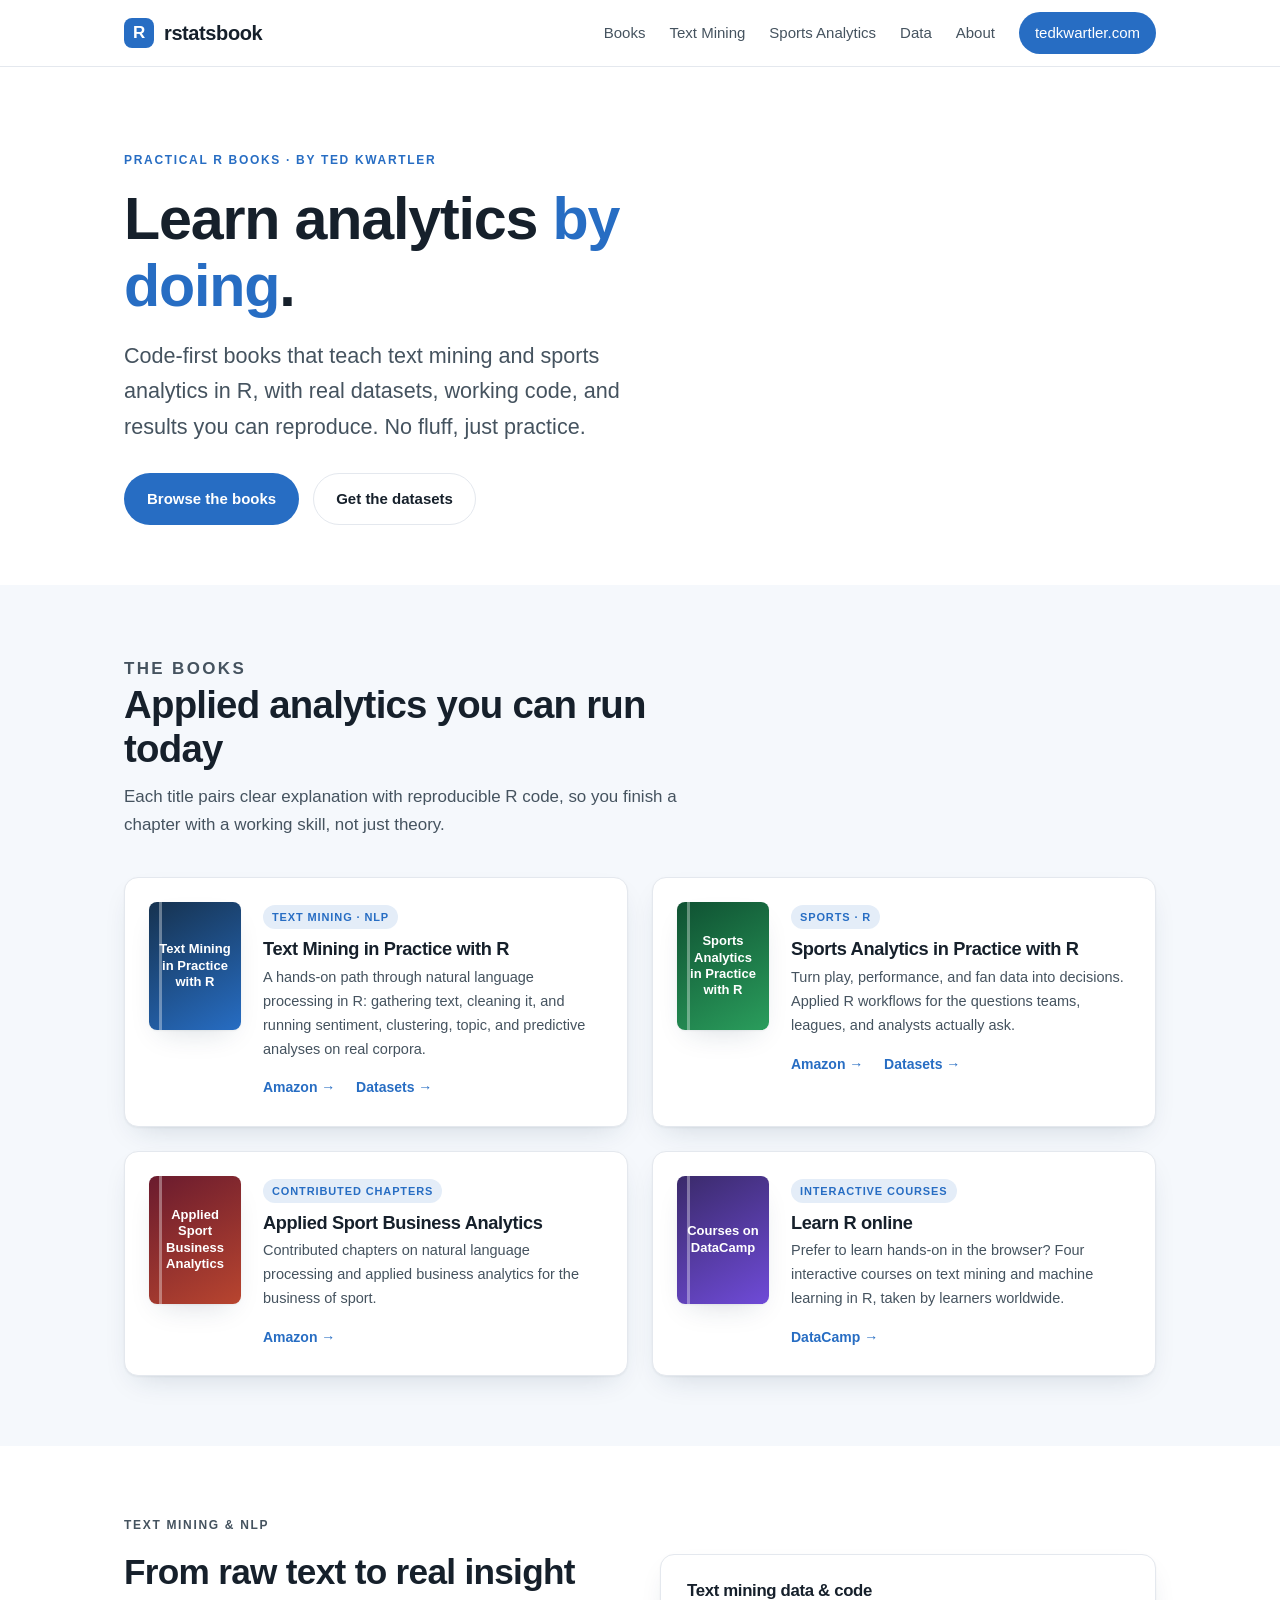
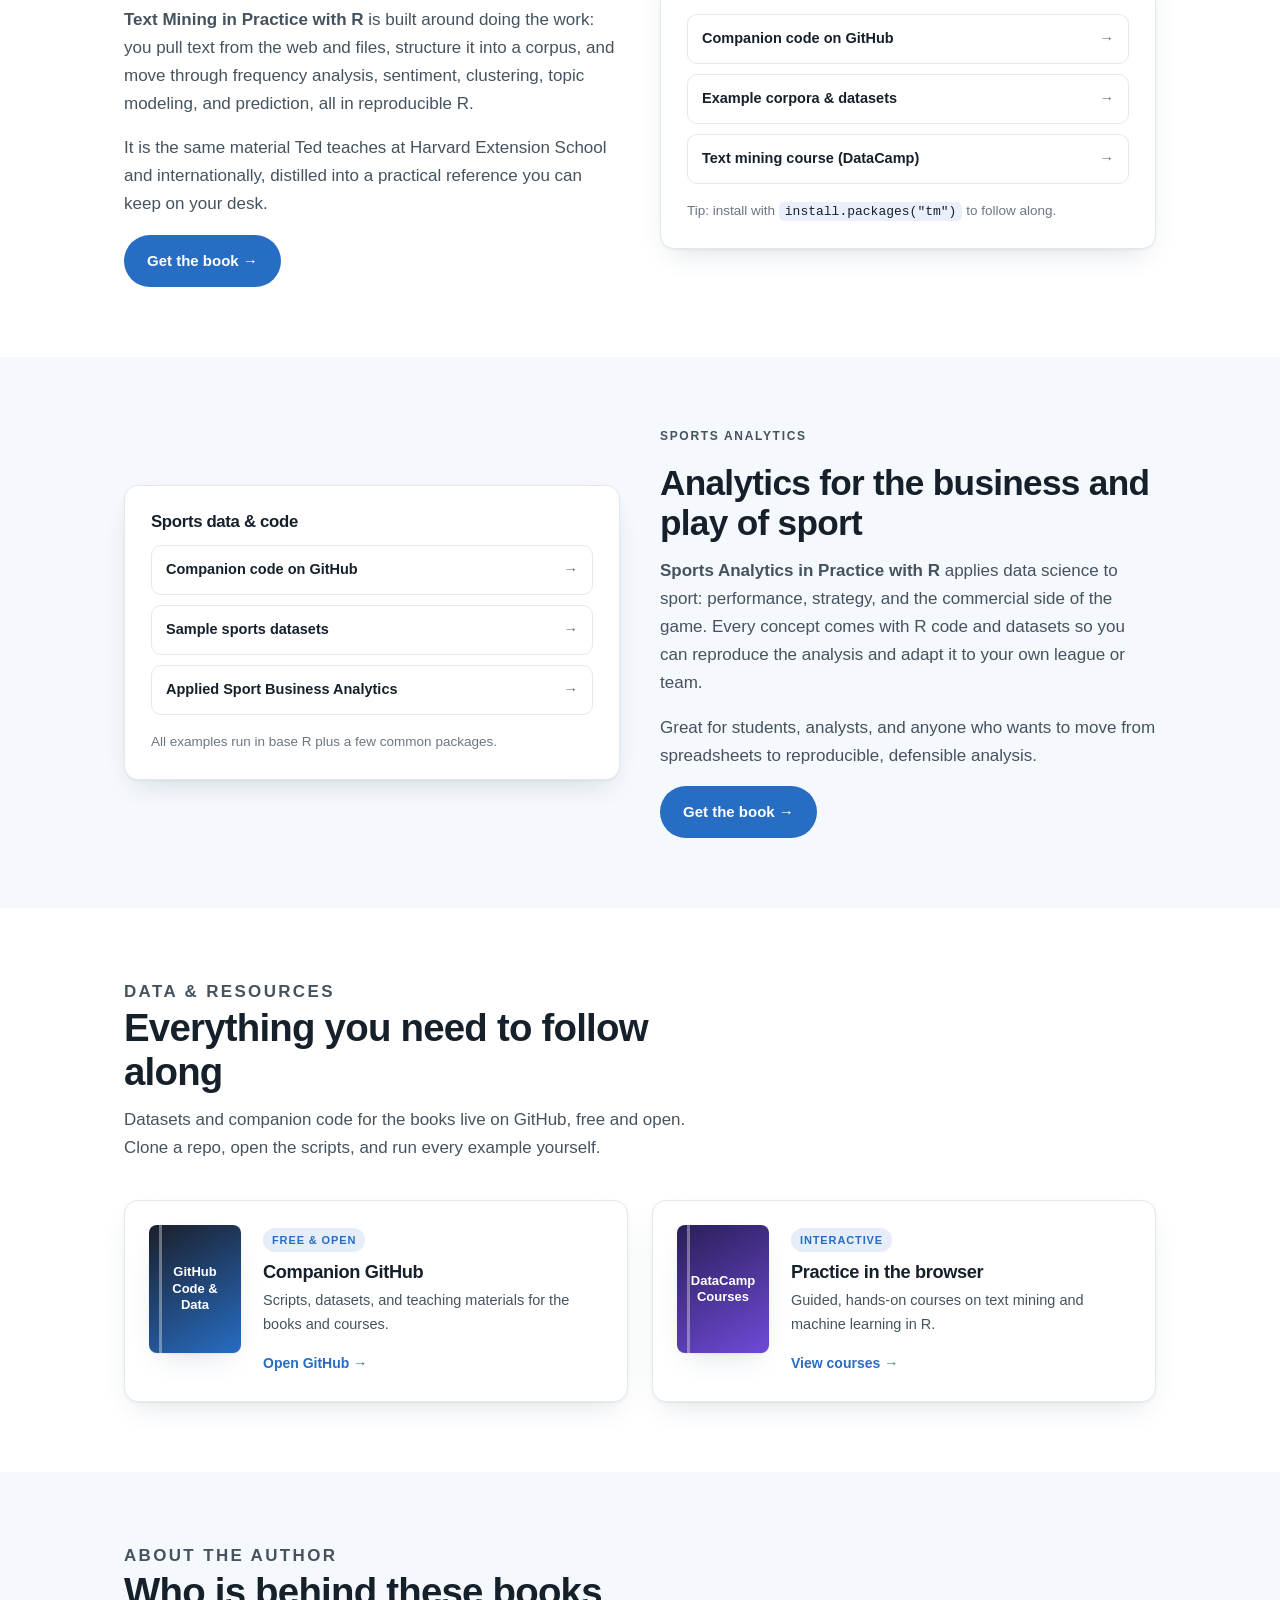
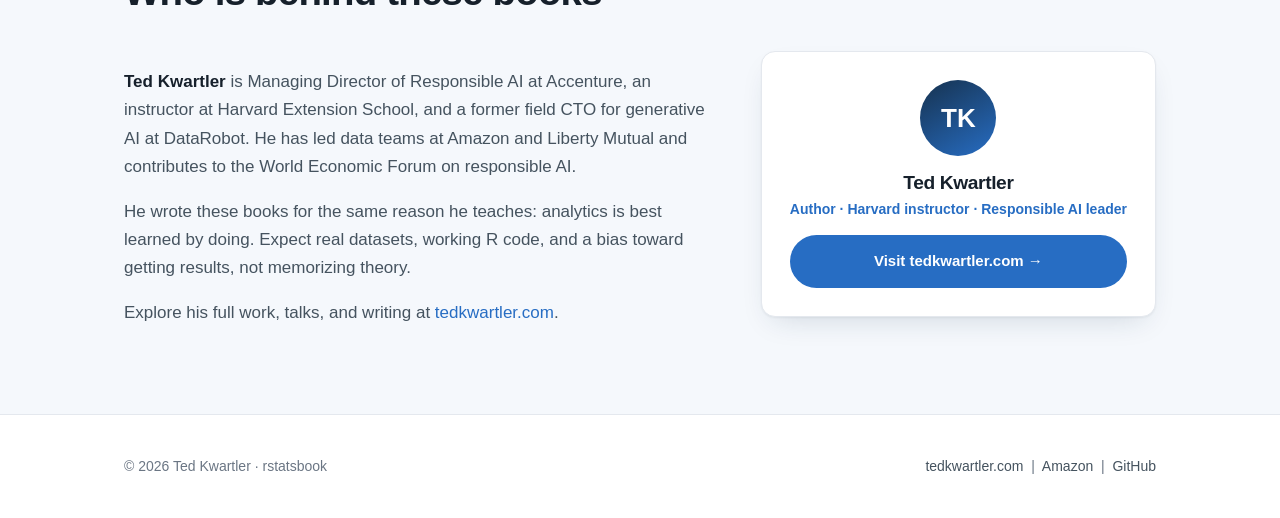
==== index.html @ 5910aaf8 "Rebuild rstatsbook.com: modern, SEO-optimized static site Keeps the Books / Text Mining / Sports / A" ====
<!DOCTYPE html>
<html lang="en">
<head>
<meta charset="utf-8">
<meta name="viewport" content="width=device-width, initial-scale=1">
<title>rstatsbook: Practical R Books by Ted Kwartler | Text Mining &amp; Sports Analytics</title>
<meta name="description" content="Learn analytics by doing. Practical, code-first R books by Ted Kwartler, including Text Mining in Practice with R and Sports Analytics in Practice with R, plus datasets and course resources.">
<meta name="author" content="Ted Kwartler">
<meta name="keywords" content="Text Mining in Practice with R, Sports Analytics in Practice with R, Applied Sport Business Analytics, Ted Kwartler, R programming, text mining, NLP, natural language processing, sports analytics, data science books, R datasets">
<link rel="canonical" href="https://www.rstatsbook.com/">
<meta name="robots" content="index, follow, max-image-preview:large">
<meta name="theme-color" content="#276DC3">

<meta property="og:type" content="website">
<meta property="og:site_name" content="rstatsbook">
<meta property="og:title" content="rstatsbook: Practical R Books by Ted Kwartler">
<meta property="og:description" content="Learn analytics by doing. Code-first R books on text mining and sports analytics, plus datasets and course resources.">
<meta property="og:url" content="https://www.rstatsbook.com/">
<meta property="og:image" content="https://www.rstatsbook.com/assets/og-image.png">

<meta name="twitter:card" content="summary_large_image">
<meta name="twitter:creator" content="@tkwartler">
<meta name="twitter:title" content="rstatsbook: Practical R Books by Ted Kwartler">
<meta name="twitter:description" content="Code-first R books on text mining and sports analytics, plus datasets and course resources.">
<meta name="twitter:image" content="https://www.rstatsbook.com/assets/og-image.png">

<link rel="icon" href="/assets/favicon.svg" type="image/svg+xml">
<link rel="apple-touch-icon" href="/assets/favicon.svg">
<link rel="stylesheet" href="/assets/style.css">

<script type="application/ld+json">
{
  "@context": "https://schema.org",
  "@type": "ItemList",
  "name": "Books and courses by Ted Kwartler",
  "itemListElement": [
    { "@type": "ListItem", "position": 1, "item": {
      "@type": "Book", "name": "Text Mining in Practice with R",
      "author": { "@type": "Person", "name": "Ted Kwartler", "url": "https://tedkwartler.com/" },
      "inLanguage": "en", "about": ["Text Mining", "Natural Language Processing", "R programming"],
      "url": "https://www.amazon.com/Ted-Kwartler/e/B0725KCW27" } },
    { "@type": "ListItem", "position": 2, "item": {
      "@type": "Book", "name": "Sports Analytics in Practice with R",
      "author": { "@type": "Person", "name": "Ted Kwartler", "url": "https://tedkwartler.com/" },
      "inLanguage": "en", "about": ["Sports Analytics", "R programming"],
      "url": "https://www.rstatsbook.com/" } },
    { "@type": "ListItem", "position": 3, "item": {
      "@type": "Book", "name": "Applied Sport Business Analytics",
      "author": { "@type": "Person", "name": "Ted Kwartler" },
      "inLanguage": "en", "about": ["Business Analytics", "Sports", "NLP"],
      "url": "https://www.rstatsbook.com/" } }
  ]
}
</script>
</head>
<body>
<header class="site">
  <div class="wrap nav">
    <a class="brand" href="/"><span class="r">R</span> rstatsbook</a>
    <button class="menu-btn" aria-label="Menu" aria-expanded="false">&#9776;</button>
    <nav class="nav-links" id="menu">
      <a href="#books">Books</a>
      <a href="#nlp">Text Mining</a>
      <a href="#sports">Sports Analytics</a>
      <a href="#data">Data</a>
      <a href="#about">About</a>
      <a class="nav-cta" href="https://tedkwartler.com/">tedkwartler.com</a>
    </nav>
  </div>
</header>

<main>
<!-- HERO -->
<section class="hero" style="background:var(--bg)">
  <div class="wrap">
    <p class="eyebrow">Practical R books &middot; by Ted Kwartler</p>
    <h1>Learn analytics <span class="accent">by doing</span>.</h1>
    <p class="lead">Code-first books that teach text mining and sports analytics in R, with real datasets, working code, and results you can reproduce. No fluff, just practice.</p>
    <div class="btn-row">
      <a class="btn btn-primary" href="#books">Browse the books</a>
      <a class="btn btn-ghost" href="#data">Get the datasets</a>
    </div>
  </div>
</section>

<!-- BOOKS -->
<section id="books">
  <div class="wrap">
    <div class="section-head">
      <p class="eyebrow">The books</p>
      <h2>Applied analytics you can run today</h2>
      <p>Each title pairs clear explanation with reproducible R code, so you finish a chapter with a working skill, not just theory.</p>
    </div>
    <div class="books">
      <article class="book">
        <div class="cover c1">Text Mining in Practice with R</div>
        <div>
          <span class="tag">Text Mining &middot; NLP</span>
          <h3>Text Mining in Practice with R</h3>
          <p>A hands-on path through natural language processing in R: gathering text, cleaning it, and running sentiment, clustering, topic, and predictive analyses on real corpora.</p>
          <div class="links">
            <a href="https://www.amazon.com/Ted-Kwartler/e/B0725KCW27">Amazon &rarr;</a>
            <a href="#nlp">Datasets &rarr;</a>
          </div>
        </div>
      </article>
      <article class="book">
        <div class="cover c2">Sports Analytics in Practice with R</div>
        <div>
          <span class="tag">Sports &middot; R</span>
          <h3>Sports Analytics in Practice with R</h3>
          <p>Turn play, performance, and fan data into decisions. Applied R workflows for the questions teams, leagues, and analysts actually ask.</p>
          <div class="links">
            <a href="https://www.amazon.com/Ted-Kwartler/e/B0725KCW27">Amazon &rarr;</a>
            <a href="#sports">Datasets &rarr;</a>
          </div>
        </div>
      </article>
      <article class="book">
        <div class="cover c3">Applied Sport Business Analytics</div>
        <div>
          <span class="tag">Contributed chapters</span>
          <h3>Applied Sport Business Analytics</h3>
          <p>Contributed chapters on natural language processing and applied business analytics for the business of sport.</p>
          <div class="links">
            <a href="https://www.amazon.com/Ted-Kwartler/e/B0725KCW27">Amazon &rarr;</a>
          </div>
        </div>
      </article>
      <article class="book">
        <div class="cover c4">Courses on DataCamp</div>
        <div>
          <span class="tag">Interactive courses</span>
          <h3>Learn R online</h3>
          <p>Prefer to learn hands-on in the browser? Four interactive courses on text mining and machine learning in R, taken by learners worldwide.</p>
          <div class="links">
            <a href="https://www.datacamp.com/instructors/ehk116">DataCamp &rarr;</a>
          </div>
        </div>
      </article>
    </div>
  </div>
</section>

<!-- NLP / TEXT MINING -->
<section id="nlp">
  <div class="wrap">
    <div class="topic">
      <div class="txt">
        <p class="eyebrow">Text Mining &amp; NLP</p>
        <h2>From raw text to real insight</h2>
        <p><strong>Text Mining in Practice with R</strong> is built around doing the work: you pull text from the web and files, structure it into a corpus, and move through frequency analysis, sentiment, clustering, topic modeling, and prediction, all in reproducible R.</p>
        <p>It is the same material Ted teaches at Harvard Extension School and internationally, distilled into a practical reference you can keep on your desk.</p>
        <a class="btn btn-primary" href="https://www.amazon.com/Ted-Kwartler/e/B0725KCW27">Get the book &rarr;</a>
      </div>
      <div class="panel">
        <h3>Text mining data &amp; code</h3>
        <ul class="res">
          <li><a href="https://github.com/kwartler">Companion code on GitHub <span class="arw">&rarr;</span></a></li>
          <li><a href="https://github.com/kwartler">Example corpora &amp; datasets <span class="arw">&rarr;</span></a></li>
          <li><a href="https://www.datacamp.com/instructors/ehk116">Text mining course (DataCamp) <span class="arw">&rarr;</span></a></li>
        </ul>
        <p style="margin:16px 0 0;color:var(--muted);font-size:13.5px">Tip: install with <code>install.packages("tm")</code> to follow along.</p>
      </div>
    </div>
  </div>
</section>

<!-- SPORTS -->
<section id="sports">
  <div class="wrap">
    <div class="topic rev">
      <div class="txt">
        <p class="eyebrow">Sports Analytics</p>
        <h2>Analytics for the business and play of sport</h2>
        <p><strong>Sports Analytics in Practice with R</strong> applies data science to sport: performance, strategy, and the commercial side of the game. Every concept comes with R code and datasets so you can reproduce the analysis and adapt it to your own league or team.</p>
        <p>Great for students, analysts, and anyone who wants to move from spreadsheets to reproducible, defensible analysis.</p>
        <a class="btn btn-primary" href="https://www.amazon.com/Ted-Kwartler/e/B0725KCW27">Get the book &rarr;</a>
      </div>
      <div class="panel">
        <h3>Sports data &amp; code</h3>
        <ul class="res">
          <li><a href="https://github.com/kwartler">Companion code on GitHub <span class="arw">&rarr;</span></a></li>
          <li><a href="https://github.com/kwartler">Sample sports datasets <span class="arw">&rarr;</span></a></li>
          <li><a href="https://www.amazon.com/Ted-Kwartler/e/B0725KCW27">Applied Sport Business Analytics <span class="arw">&rarr;</span></a></li>
        </ul>
        <p style="margin:16px 0 0;color:var(--muted);font-size:13.5px">All examples run in base R plus a few common packages.</p>
      </div>
    </div>
  </div>
</section>

<!-- DATA HUB -->
<section id="data">
  <div class="wrap">
    <div class="section-head">
      <p class="eyebrow">Data &amp; resources</p>
      <h2>Everything you need to follow along</h2>
      <p>Datasets and companion code for the books live on GitHub, free and open. Clone a repo, open the scripts, and run every example yourself.</p>
    </div>
    <div class="books">
      <article class="book">
        <div class="cover c1" style="background:linear-gradient(150deg,#1b1f2a,#276DC3)">GitHub Code &amp; Data</div>
        <div>
          <span class="tag">Free &amp; open</span>
          <h3>Companion GitHub</h3>
          <p>Scripts, datasets, and teaching materials for the books and courses.</p>
          <div class="links"><a href="https://github.com/kwartler">Open GitHub &rarr;</a></div>
        </div>
      </article>
      <article class="book">
        <div class="cover c4" style="background:linear-gradient(150deg,#2a1e57,#6f4bd8)">DataCamp Courses</div>
        <div>
          <span class="tag">Interactive</span>
          <h3>Practice in the browser</h3>
          <p>Guided, hands-on courses on text mining and machine learning in R.</p>
          <div class="links"><a href="https://www.datacamp.com/instructors/ehk116">View courses &rarr;</a></div>
        </div>
      </article>
    </div>
  </div>
</section>

<!-- ABOUT -->
<section id="about">
  <div class="wrap">
    <div class="section-head">
      <p class="eyebrow">About the author</p>
      <h2>Who is behind these books</h2>
    </div>
    <div class="about-grid">
      <div>
        <p><strong>Ted Kwartler</strong> is Managing Director of Responsible AI at Accenture, an instructor at Harvard Extension School, and a former field CTO for generative AI at DataRobot. He has led data teams at Amazon and Liberty Mutual and contributes to the World Economic Forum on responsible AI.</p>
        <p>He wrote these books for the same reason he teaches: analytics is best learned by doing. Expect real datasets, working R code, and a bias toward getting results, not memorizing theory.</p>
        <p>Explore his full work, talks, and writing at <a href="https://tedkwartler.com/">tedkwartler.com</a>.</p>
      </div>
      <aside class="author-card">
        <div class="mono">TK</div>
        <h3>Ted Kwartler</h3>
        <p class="who">Author &middot; Harvard instructor &middot; Responsible AI leader</p>
        <a class="btn btn-primary" href="https://tedkwartler.com/">Visit tedkwartler.com &rarr;</a>
      </aside>
    </div>
  </div>
</section>
</main>

<footer class="site">
  <div class="wrap">
    <div>&copy; <span id="year">2026</span> Ted Kwartler &middot; rstatsbook</div>
    <div><a href="https://tedkwartler.com/">tedkwartler.com</a> &nbsp;|&nbsp; <a href="https://www.amazon.com/Ted-Kwartler/e/B0725KCW27">Amazon</a> &nbsp;|&nbsp; <a href="https://github.com/kwartler">GitHub</a></div>
  </div>
</footer>

<script>
  document.getElementById('year').textContent = new Date().getFullYear();
  var btn = document.querySelector('.menu-btn'), menu = document.getElementById('menu');
  btn.addEventListener('click', function () { var o = menu.classList.toggle('open'); btn.setAttribute('aria-expanded', o); });
  menu.querySelectorAll('a').forEach(function (a) { a.addEventListener('click', function () { menu.classList.remove('open'); }); });
</script>
</body>
</html>
---- assets/style.css ----
/* rstatsbook.com design system */
:root {
  --blue: #276DC3;      /* R blue */
  --blue-dark: #1b5292;
  --navy: #16324f;
  --ink: #16202b;
  --slate: #45535f;
  --muted: #6b7684;
  --line: #e4e8ee;
  --bg: #ffffff;
  --bg-soft: #f5f8fc;
  --bg-card: #ffffff;
  --gold: #c9820b;
  --radius: 14px;
  --shadow: 0 1px 2px rgba(22,32,43,.05), 0 12px 30px -12px rgba(22,50,79,.18);
  --maxw: 1080px;
  --font-sans: -apple-system, BlinkMacSystemFont, "Segoe UI", Roboto, Helvetica, Arial, sans-serif;
  --font-serif: var(--font-sans); /* unified: single sans-serif family throughout */
  --font-mono: "SF Mono", ui-monospace, "Cascadia Code", Menlo, Consolas, monospace;
}
@media (prefers-color-scheme: dark) {
  :root {
    --ink: #eef2f7;
    --slate: #c3ccd6;
    --muted: #93a0ad;
    --line: #22303f;
    --bg: #0d141c;
    --bg-soft: #121b25;
    --bg-card: #16212d;
    --blue: #5b9be0;
    --blue-dark: #4083cf;
    --navy: #0c2136;
    --shadow: 0 1px 2px rgba(0,0,0,.4), 0 18px 40px -16px rgba(0,0,0,.6);
  }
}
* { box-sizing: border-box; }
html { scroll-behavior: smooth; -webkit-text-size-adjust: 100%; }
body { margin: 0; font-family: var(--font-sans); color: var(--ink); background: var(--bg); line-height: 1.65; font-size: 17px; -webkit-font-smoothing: antialiased; }
h1,h2,h3,h4 { font-family: var(--font-sans); line-height: 1.14; font-weight: 700; letter-spacing: -.02em; }
a { color: var(--blue); text-decoration: none; }
a:hover { text-decoration: underline; }
img { max-width: 100%; display: block; }
.wrap { max-width: var(--maxw); margin: 0 auto; padding: 0 24px; }
.eyebrow { font-family: var(--font-sans); text-transform: uppercase; letter-spacing: .14em; font-size: 12px; font-weight: 700; color: var(--blue); margin: 0 0 14px; }

/* Header */
header.site { position: sticky; top: 0; z-index: 50; background: color-mix(in srgb, var(--bg) 88%, transparent); backdrop-filter: saturate(180%) blur(12px); border-bottom: 1px solid var(--line); }
.nav { display: flex; align-items: center; justify-content: space-between; height: 66px; }
.brand { font-family: var(--font-serif); font-weight: 600; font-size: 20px; color: var(--ink); letter-spacing: -.02em; display: flex; align-items: center; gap: 10px; }
.brand:hover { text-decoration: none; }
.brand .r { display: inline-grid; place-items: center; width: 30px; height: 30px; border-radius: 8px; background: var(--blue); color: #fff; font-weight: 700; font-family: var(--font-serif); font-size: 17px; }
.nav-links { display: flex; gap: 24px; align-items: center; }
.nav-links a { color: var(--slate); font-size: 15px; font-weight: 500; }
.nav-links a:hover { color: var(--blue); text-decoration: none; }
.nav-cta { background: var(--blue); color: #fff !important; padding: 9px 16px; border-radius: 999px; font-size: 14px; font-weight: 600; }
.nav-cta:hover { background: var(--blue-dark); text-decoration: none; }
.menu-btn { display: none; background: none; border: 0; color: var(--ink); font-size: 24px; cursor: pointer; }
@media (max-width: 800px) {
  .nav-links { display: none; }
  .nav-links.open { display: flex; flex-direction: column; position: absolute; top: 66px; left: 0; right: 0; background: var(--bg); border-bottom: 1px solid var(--line); padding: 16px 24px; gap: 18px; }
  .menu-btn { display: block; }
}

/* Hero */
.hero { padding: 84px 0 60px; position: relative; overflow: hidden; }
.hero::before { content: ""; position: absolute; inset: 0; z-index: -1; background: radial-gradient(60% 60% at 88% -10%, color-mix(in srgb, var(--blue) 14%, transparent), transparent 70%), radial-gradient(50% 55% at -5% 0%, color-mix(in srgb, var(--navy) 14%, transparent), transparent 70%); }
.hero h1 { font-size: clamp(2.3rem, 5.5vw, 3.7rem); margin: 0 0 18px; max-width: 18ch; }
.hero .lead { font-size: clamp(1.1rem, 2.4vw, 1.35rem); color: var(--slate); max-width: 46ch; margin: 0 0 28px; }
.hero .accent { color: var(--blue); }
.btn-row { display: flex; flex-wrap: wrap; gap: 14px; }
.btn { display: inline-flex; align-items: center; gap: 8px; padding: 13px 22px; border-radius: 999px; font-weight: 600; font-size: 15px; border: 1.5px solid transparent; cursor: pointer; }
.btn-primary { background: var(--blue); color: #fff; }
.btn-primary:hover { background: var(--blue-dark); text-decoration: none; }
.btn-ghost { background: transparent; color: var(--ink); border-color: var(--line); }
.btn-ghost:hover { border-color: var(--blue); color: var(--blue); text-decoration: none; }

/* Sections */
section { padding: 70px 0; }
section:nth-of-type(even) { background: var(--bg-soft); }
.section-head { max-width: 62ch; margin-bottom: 38px; }
.section-head h2 { font-size: clamp(1.7rem, 4vw, 2.4rem); margin: 0 0 12px; }
.section-head p { color: var(--slate); margin: 0; font-size: 1.06rem; }

/* Books */
.books { display: grid; grid-template-columns: repeat(2, 1fr); gap: 24px; }
.book { display: flex; gap: 22px; background: var(--bg-card); border: 1px solid var(--line); border-radius: var(--radius); padding: 24px; box-shadow: var(--shadow); transition: transform .18s ease, border-color .18s ease; }
.book:hover { transform: translateY(-3px); border-color: color-mix(in srgb, var(--blue) 40%, var(--line)); }
.cover { width: 92px; min-width: 92px; height: 128px; border-radius: 8px; display: grid; place-items: center; text-align: center; color: #fff; font-family: var(--font-serif); font-weight: 700; font-size: 13px; padding: 10px; line-height: 1.25; box-shadow: var(--shadow); position: relative; overflow: hidden; }
.cover::after { content: ""; position: absolute; left: 10px; top: 0; bottom: 0; width: 3px; background: rgba(255,255,255,.35); }
.cover.c1 { background: linear-gradient(150deg, #16324f, #276DC3); }
.cover.c2 { background: linear-gradient(150deg, #0f5132, #2a9d5c); }
.cover.c3 { background: linear-gradient(150deg, #6a1b2e, #b8452f); }
.cover.c4 { background: linear-gradient(150deg, #3a2a6a, #6f4bd8); }
.book h3 { margin: 0 0 6px; font-size: 1.14rem; }
.book .tag { display: inline-block; font-size: 11px; font-weight: 700; text-transform: uppercase; letter-spacing: .08em; color: var(--blue); background: color-mix(in srgb, var(--blue) 12%, transparent); padding: 3px 9px; border-radius: 999px; margin-bottom: 10px; }
.book p { margin: 0 0 12px; color: var(--slate); font-size: 14.5px; }
.book .links a { font-weight: 600; font-size: 14px; margin-right: 16px; }
@media (max-width: 720px) { .books { grid-template-columns: 1fr; } }

/* Topic split */
.topic { display: grid; grid-template-columns: 1fr 1fr; gap: 40px; align-items: center; }
.topic.rev .txt { order: 2; }
.topic h2 { font-size: clamp(1.6rem, 3.6vw, 2.2rem); margin: 0 0 14px; }
.topic p { color: var(--slate); margin: 0 0 16px; }
.topic .panel { background: var(--bg-card); border: 1px solid var(--line); border-radius: var(--radius); padding: 26px; box-shadow: var(--shadow); }
.topic .panel h3 { margin: 0 0 14px; font-size: 1.05rem; }
.topic ul.res { list-style: none; margin: 0; padding: 0; display: grid; gap: 10px; }
.topic ul.res a { display: flex; align-items: center; justify-content: space-between; gap: 12px; padding: 12px 14px; border: 1px solid var(--line); border-radius: 10px; color: var(--ink); font-weight: 600; font-size: 14.5px; }
.topic ul.res a:hover { border-color: var(--blue); color: var(--blue); text-decoration: none; }
.topic ul.res .arw { color: var(--muted); }
.topic code { font-family: var(--font-mono); font-size: 13px; background: color-mix(in srgb, var(--blue) 10%, transparent); padding: 2px 6px; border-radius: 5px; color: var(--ink); }
@media (max-width: 800px) { .topic { grid-template-columns: 1fr; gap: 24px; } .topic.rev .txt { order: 0; } }

/* About */
.about-grid { display: grid; grid-template-columns: 1.5fr 1fr; gap: 44px; align-items: start; }
.about-grid p { color: var(--slate); }
.about-grid p strong { color: var(--ink); }
.author-card { background: var(--bg-card); border: 1px solid var(--line); border-radius: var(--radius); padding: 28px; text-align: center; box-shadow: var(--shadow); }
.author-card .mono { width: 76px; height: 76px; border-radius: 50%; margin: 0 auto 16px; display: grid; place-items: center; background: linear-gradient(150deg, var(--navy), var(--blue)); color: #fff; font-family: var(--font-serif); font-weight: 700; font-size: 26px; }
.author-card h3 { margin: 0 0 4px; font-size: 1.2rem; }
.author-card .who { color: var(--blue); font-weight: 600; font-size: 14px; margin: 0 0 14px; }
.author-card a.btn { width: 100%; justify-content: center; }
@media (max-width: 800px) { .about-grid { grid-template-columns: 1fr; gap: 28px; } }

/* Footer */
footer.site { border-top: 1px solid var(--line); padding: 40px 0; color: var(--muted); font-size: 14px; }
footer.site .wrap { display: flex; justify-content: space-between; flex-wrap: wrap; gap: 16px; }
footer.site a { color: var(--slate); }
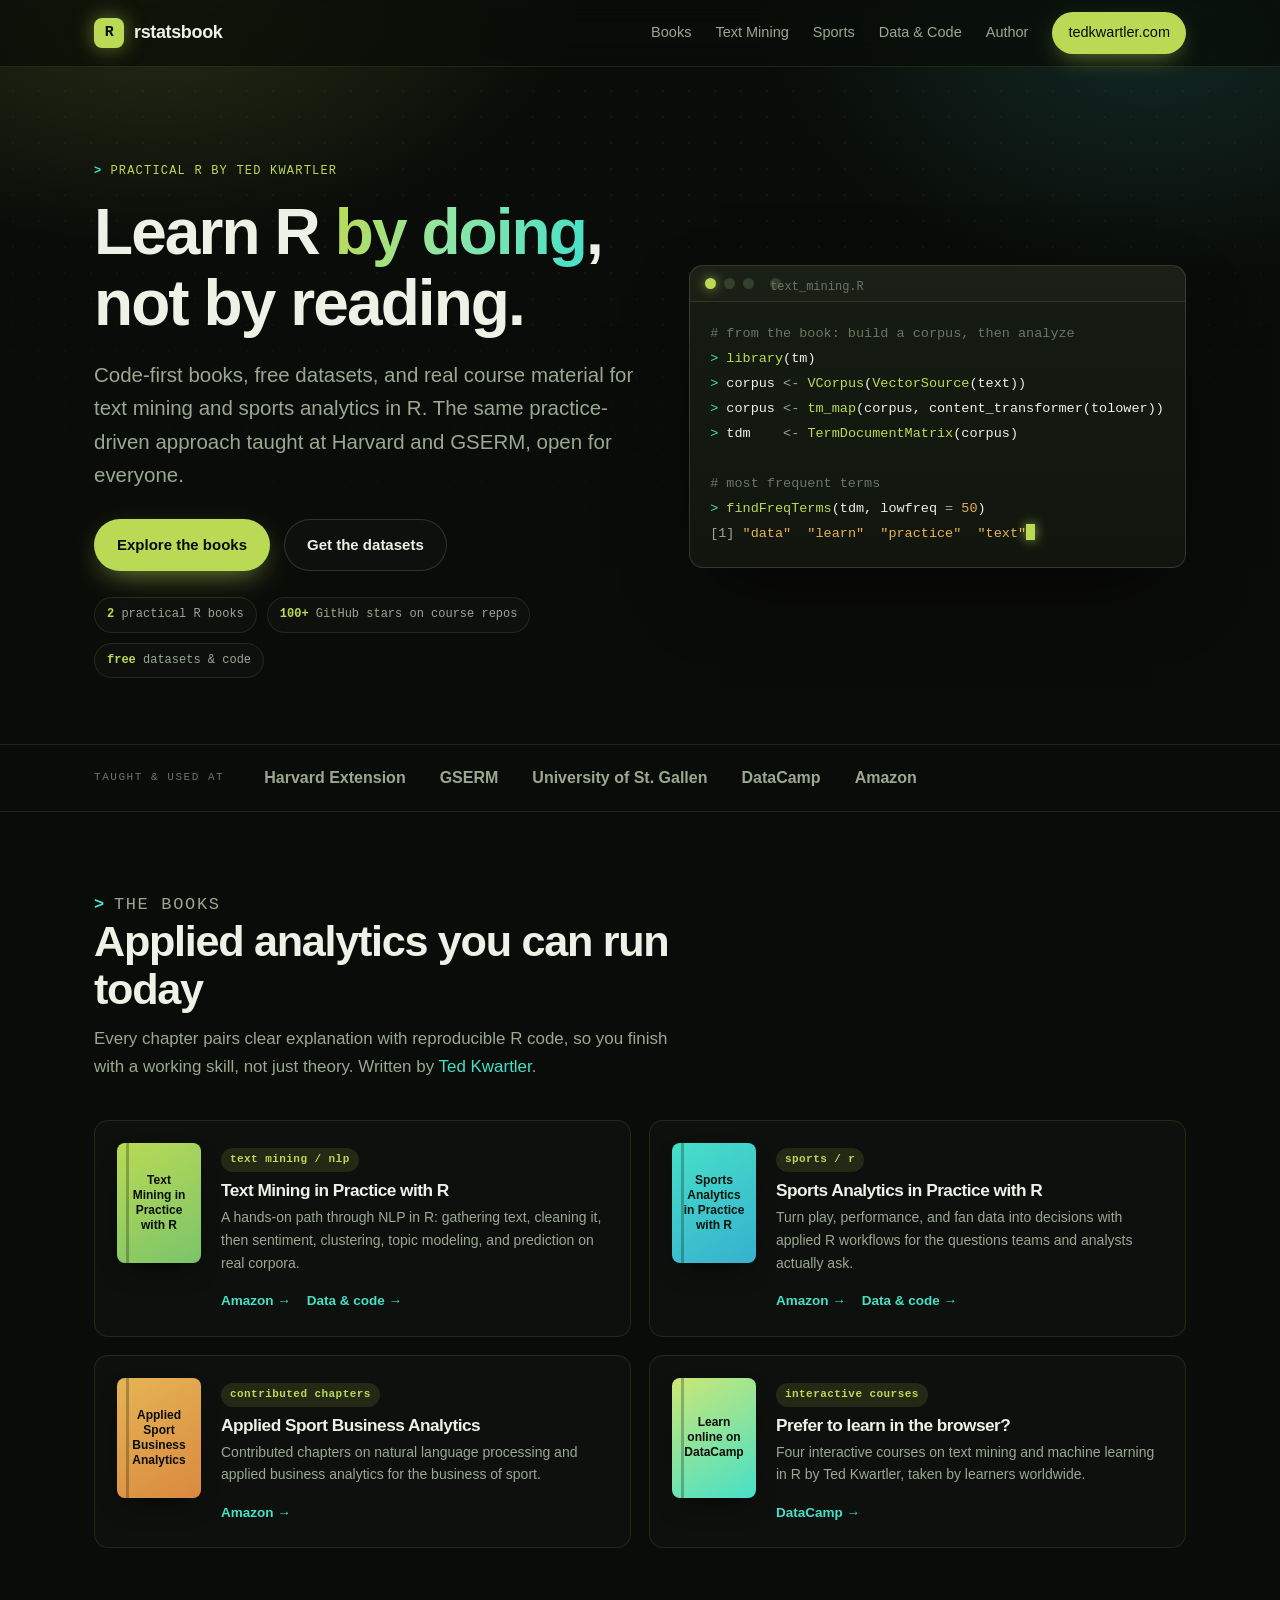
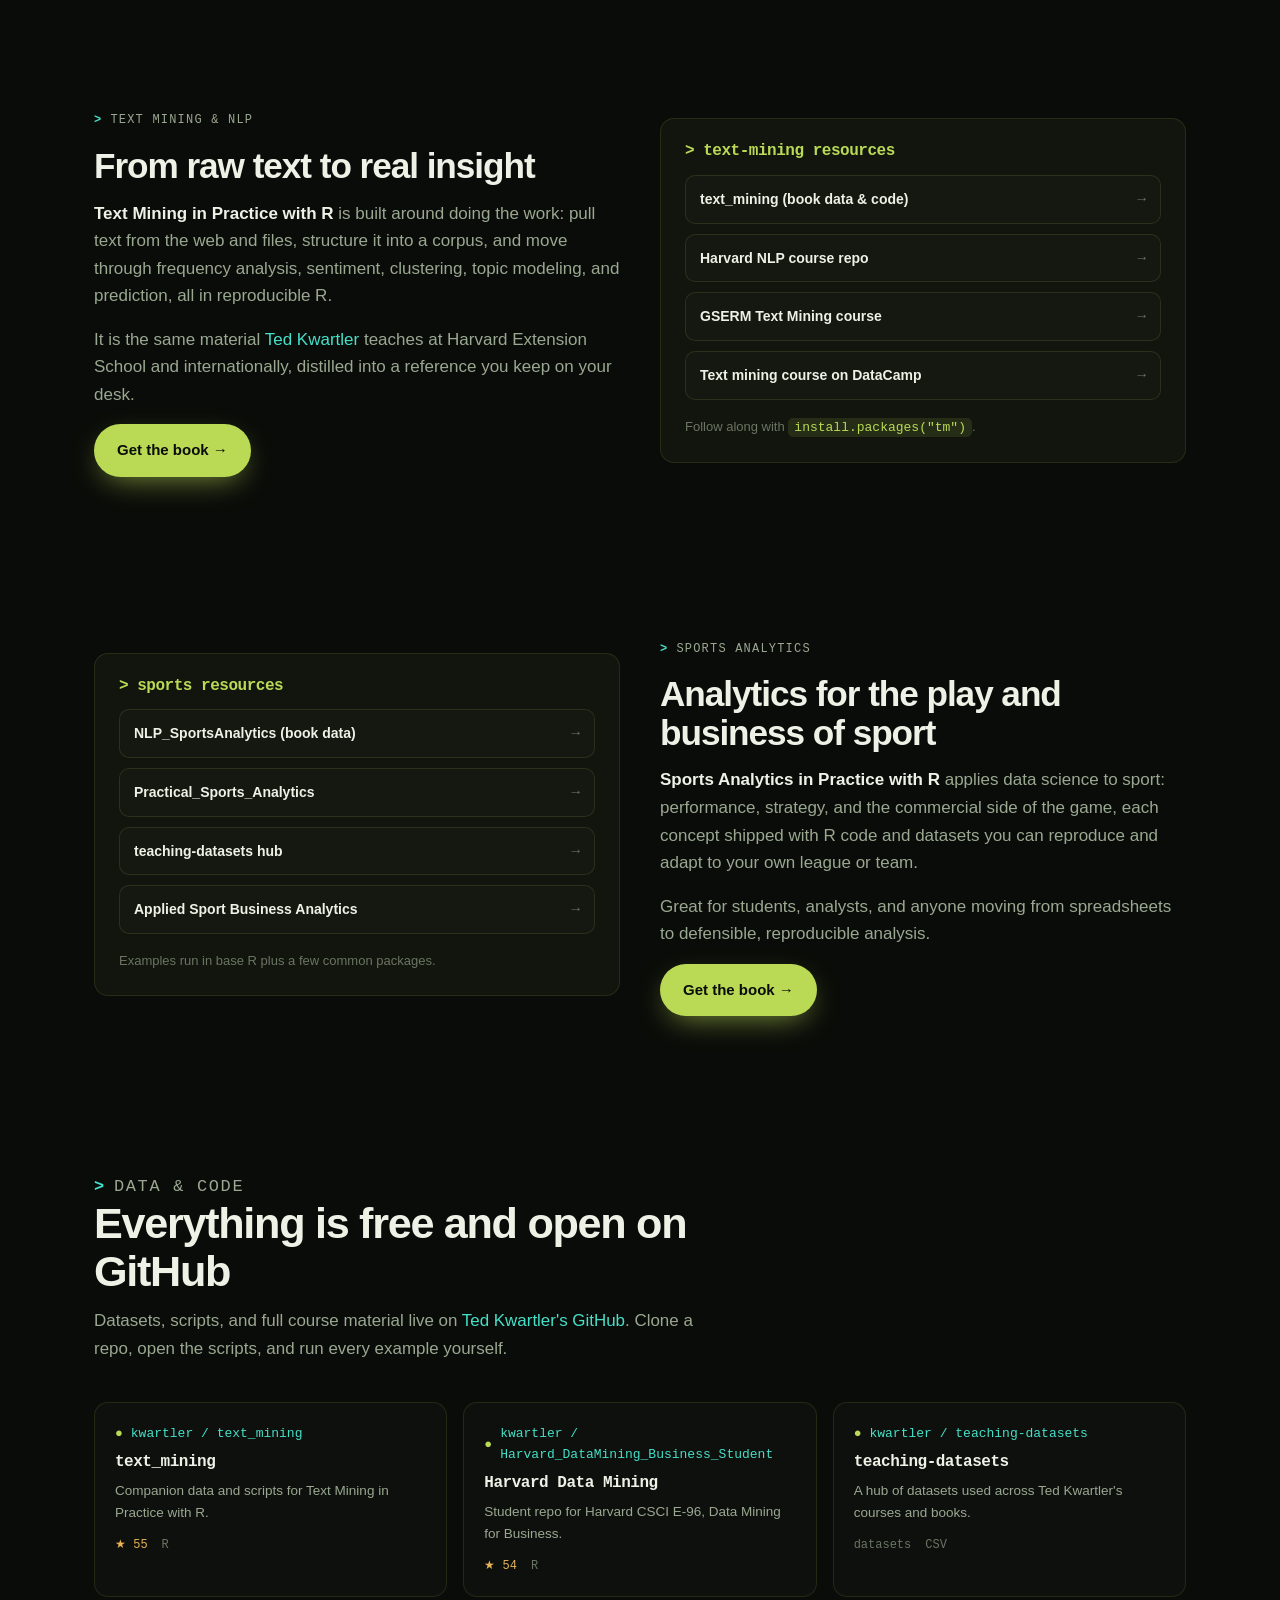
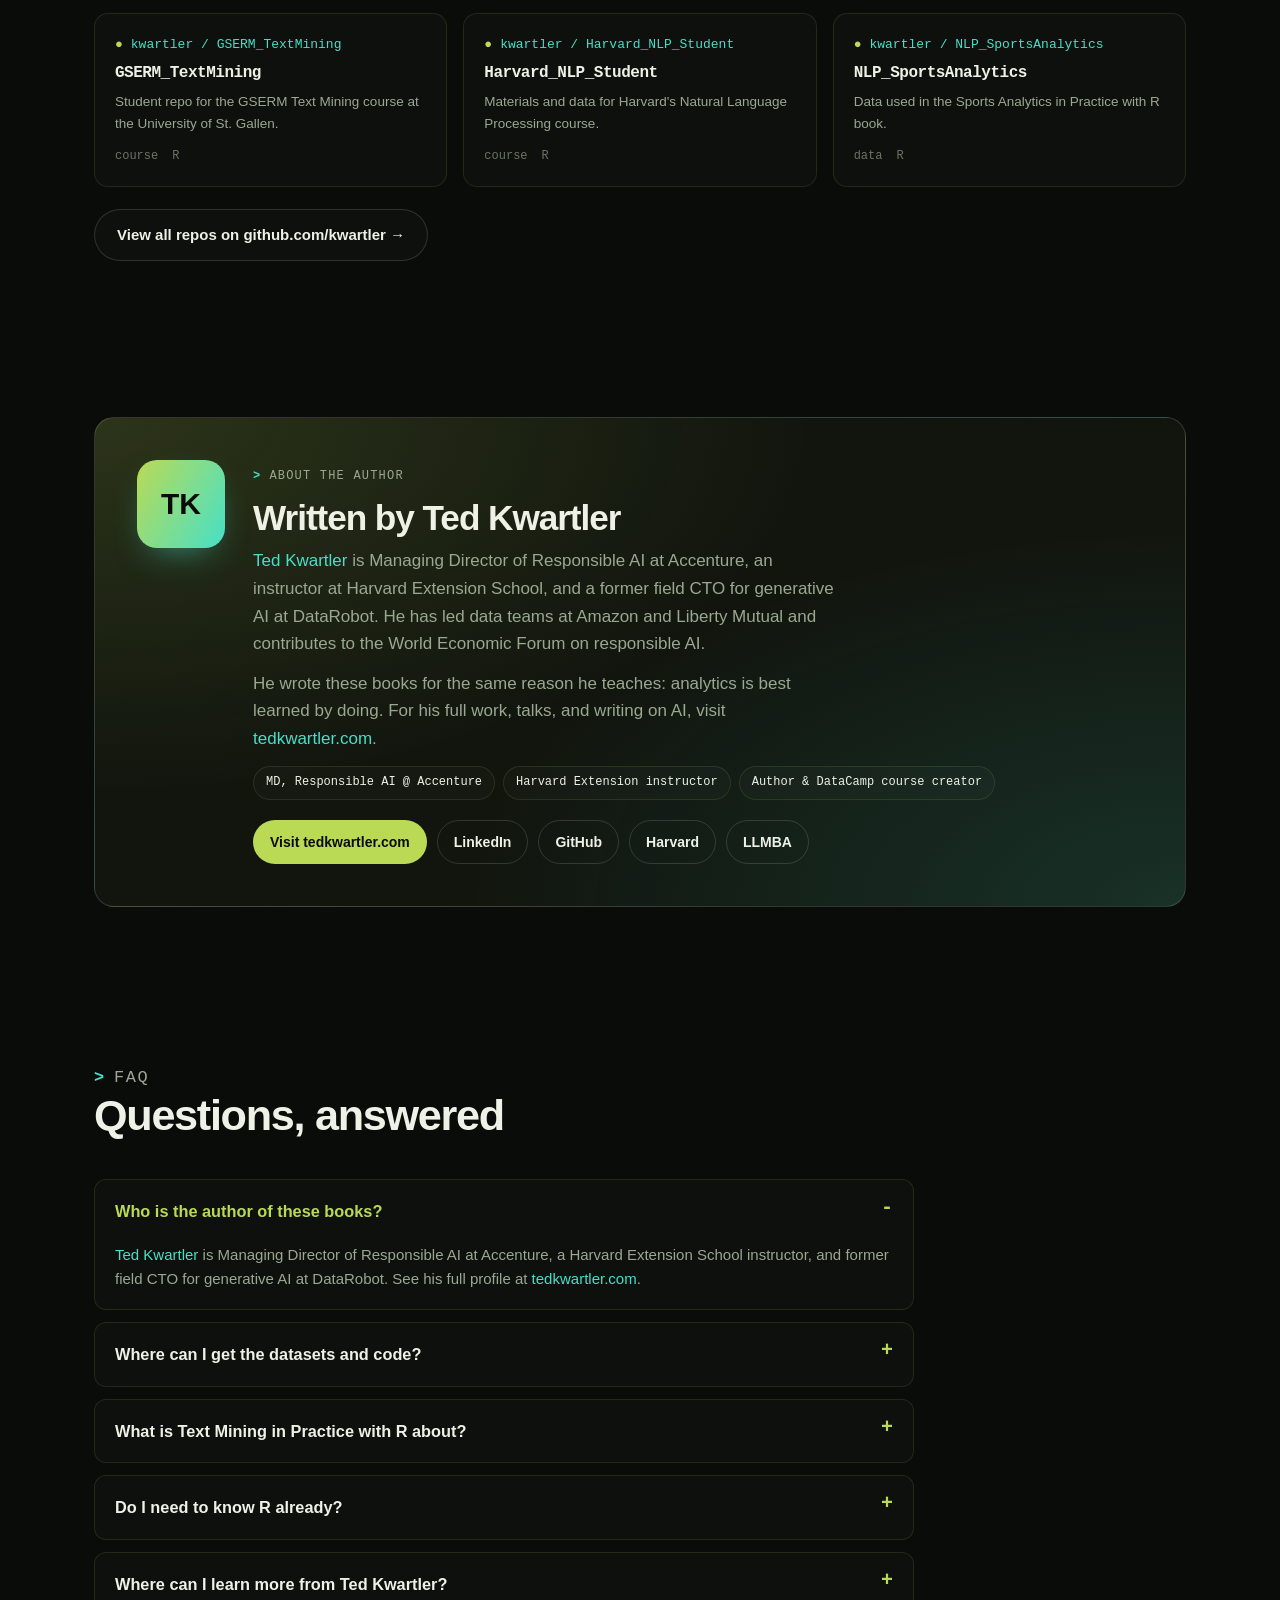
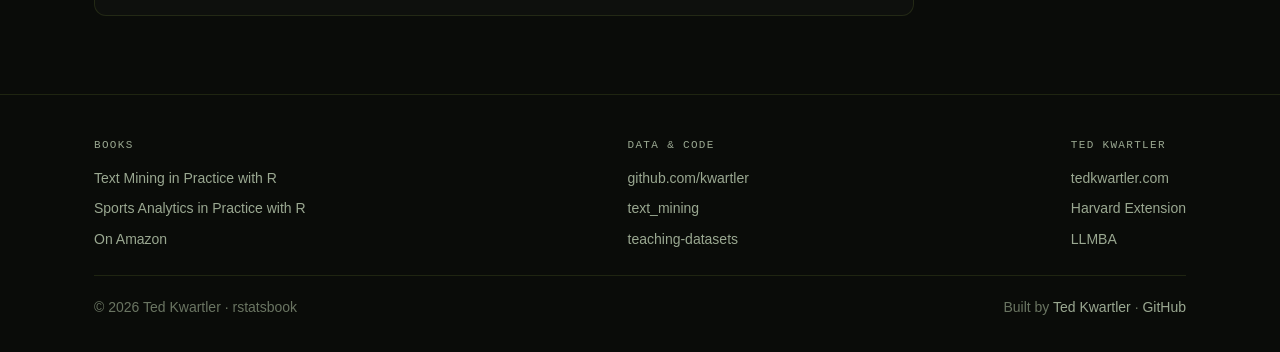
==== commit e2ce365a: "Redesign rstatsbook.com: unique #bada55 dark R-console theme New visual identity distinct from tedkw" ====
--- a/index.html
+++ b/index.html
@@ -3,25 +3,24 @@
 <head>
 <meta charset="utf-8">
 <meta name="viewport" content="width=device-width, initial-scale=1">
-<title>rstatsbook: Practical R Books by Ted Kwartler | Text Mining &amp; Sports Analytics</title>
-<meta name="description" content="Learn analytics by doing. Practical, code-first R books by Ted Kwartler, including Text Mining in Practice with R and Sports Analytics in Practice with R, plus datasets and course resources.">
+<title>rstatsbook: Learn R by Doing | Text Mining &amp; Sports Analytics by Ted Kwartler</title>
+<meta name="description" content="rstatsbook is the home of Ted Kwartler's practical R books, Text Mining in Practice with R and Sports Analytics in Practice with R, plus free datasets and course code on GitHub. Learn data science the way it is taught at Harvard and GSERM.">
 <meta name="author" content="Ted Kwartler">
-<meta name="keywords" content="Text Mining in Practice with R, Sports Analytics in Practice with R, Applied Sport Business Analytics, Ted Kwartler, R programming, text mining, NLP, natural language processing, sports analytics, data science books, R datasets">
+<meta name="keywords" content="Text Mining in Practice with R, Sports Analytics in Practice with R, Ted Kwartler, R programming, text mining, NLP, sports analytics, R datasets, data science books, learn R">
 <link rel="canonical" href="https://www.rstatsbook.com/">
 <meta name="robots" content="index, follow, max-image-preview:large">
-<meta name="theme-color" content="#276DC3">
+<meta name="theme-color" content="#0a0c09">
 
 <meta property="og:type" content="website">
 <meta property="og:site_name" content="rstatsbook">
-<meta property="og:title" content="rstatsbook: Practical R Books by Ted Kwartler">
-<meta property="og:description" content="Learn analytics by doing. Code-first R books on text mining and sports analytics, plus datasets and course resources.">
+<meta property="og:title" content="rstatsbook: Learn R by Doing, by Ted Kwartler">
+<meta property="og:description" content="Practical R books, free datasets, and course code from Ted Kwartler: text mining and sports analytics you can run today.">
 <meta property="og:url" content="https://www.rstatsbook.com/">
 <meta property="og:image" content="https://www.rstatsbook.com/assets/og-image.png">
-
 <meta name="twitter:card" content="summary_large_image">
 <meta name="twitter:creator" content="@tkwartler">
-<meta name="twitter:title" content="rstatsbook: Practical R Books by Ted Kwartler">
-<meta name="twitter:description" content="Code-first R books on text mining and sports analytics, plus datasets and course resources.">
+<meta name="twitter:title" content="rstatsbook: Learn R by Doing, by Ted Kwartler">
+<meta name="twitter:description" content="Practical R books, free datasets, and course code: text mining and sports analytics you can run today.">
 <meta name="twitter:image" content="https://www.rstatsbook.com/assets/og-image.png">
 
 <link rel="icon" href="/assets/favicon.svg" type="image/svg+xml">
@@ -31,24 +30,54 @@
 <script type="application/ld+json">
 {
   "@context": "https://schema.org",
-  "@type": "ItemList",
-  "name": "Books and courses by Ted Kwartler",
-  "itemListElement": [
-    { "@type": "ListItem", "position": 1, "item": {
-      "@type": "Book", "name": "Text Mining in Practice with R",
-      "author": { "@type": "Person", "name": "Ted Kwartler", "url": "https://tedkwartler.com/" },
-      "inLanguage": "en", "about": ["Text Mining", "Natural Language Processing", "R programming"],
-      "url": "https://www.amazon.com/Ted-Kwartler/e/B0725KCW27" } },
-    { "@type": "ListItem", "position": 2, "item": {
-      "@type": "Book", "name": "Sports Analytics in Practice with R",
-      "author": { "@type": "Person", "name": "Ted Kwartler", "url": "https://tedkwartler.com/" },
-      "inLanguage": "en", "about": ["Sports Analytics", "R programming"],
-      "url": "https://www.rstatsbook.com/" } },
-    { "@type": "ListItem", "position": 3, "item": {
-      "@type": "Book", "name": "Applied Sport Business Analytics",
-      "author": { "@type": "Person", "name": "Ted Kwartler" },
-      "inLanguage": "en", "about": ["Business Analytics", "Sports", "NLP"],
-      "url": "https://www.rstatsbook.com/" } }
+  "@graph": [
+    {
+      "@type": "WebSite",
+      "@id": "https://www.rstatsbook.com/#website",
+      "url": "https://www.rstatsbook.com/",
+      "name": "rstatsbook",
+      "description": "Practical R books, datasets, and course code by Ted Kwartler.",
+      "author": { "@id": "https://tedkwartler.com/#person" },
+      "publisher": { "@id": "https://tedkwartler.com/#person" }
+    },
+    {
+      "@type": "Person",
+      "@id": "https://tedkwartler.com/#person",
+      "name": "Ted Kwartler",
+      "alternateName": "Edward Kwartler",
+      "url": "https://tedkwartler.com/",
+      "jobTitle": "Managing Director, Responsible AI",
+      "worksFor": { "@type": "Organization", "name": "Accenture" },
+      "knowsAbout": ["R programming", "Text Mining", "Natural Language Processing", "Sports Analytics", "Responsible AI", "Generative AI", "Data Science"],
+      "sameAs": [
+        "https://tedkwartler.com/",
+        "https://www.linkedin.com/in/edwardkwartler/",
+        "https://github.com/kwartler",
+        "https://twitter.com/tkwartler",
+        "https://extension.harvard.edu/faculty/ted-kwartler/",
+        "https://www.datacamp.com/instructors/ehk116",
+        "https://www.amazon.com/Ted-Kwartler/e/B0725KCW27",
+        "https://llmba.com/"
+      ]
+    },
+    {
+      "@type": "ItemList",
+      "name": "Books by Ted Kwartler",
+      "itemListElement": [
+        { "@type": "ListItem", "position": 1, "item": { "@type": "Book", "name": "Text Mining in Practice with R", "author": { "@id": "https://tedkwartler.com/#person" }, "inLanguage": "en", "url": "https://www.amazon.com/Ted-Kwartler/e/B0725KCW27" } },
+        { "@type": "ListItem", "position": 2, "item": { "@type": "Book", "name": "Sports Analytics in Practice with R", "author": { "@id": "https://tedkwartler.com/#person" }, "inLanguage": "en", "url": "https://www.rstatsbook.com/" } },
+        { "@type": "ListItem", "position": 3, "item": { "@type": "Book", "name": "Applied Sport Business Analytics", "author": { "@id": "https://tedkwartler.com/#person" }, "inLanguage": "en", "url": "https://www.rstatsbook.com/" } }
+      ]
+    },
+    {
+      "@type": "FAQPage",
+      "mainEntity": [
+        { "@type": "Question", "name": "Who is the author of the rstatsbook books?", "acceptedAnswer": { "@type": "Answer", "text": "Ted Kwartler, Managing Director of Responsible AI at Accenture, a Harvard Extension School instructor, and former field CTO for generative AI at DataRobot. Learn more at tedkwartler.com." } },
+        { "@type": "Question", "name": "Where can I get the datasets and code?", "acceptedAnswer": { "@type": "Answer", "text": "All companion datasets and scripts are free and open on Ted Kwartler's GitHub at github.com/kwartler, especially the text_mining and teaching-datasets repositories." } },
+        { "@type": "Question", "name": "What is Text Mining in Practice with R about?", "acceptedAnswer": { "@type": "Answer", "text": "It is a hands-on guide to natural language processing in R, covering data collection, cleaning, sentiment analysis, clustering, topic modeling, and prediction, all with reproducible code." } },
+        { "@type": "Question", "name": "Where can I learn more from Ted Kwartler?", "acceptedAnswer": { "@type": "Answer", "text": "Visit tedkwartler.com for his full work, plus Harvard Extension School, DataCamp, and the LLMBA program at llmba.com." } }
+      ]
+    }
   ]
 }
 </script>
@@ -60,10 +89,10 @@
     <button class="menu-btn" aria-label="Menu" aria-expanded="false">&#9776;</button>
     <nav class="nav-links" id="menu">
       <a href="#books">Books</a>
-      <a href="#nlp">Text Mining</a>
-      <a href="#sports">Sports Analytics</a>
-      <a href="#data">Data</a>
-      <a href="#about">About</a>
+      <a href="#textmining">Text Mining</a>
+      <a href="#sports">Sports</a>
+      <a href="#data">Data &amp; Code</a>
+      <a href="#author">Author</a>
       <a class="nav-cta" href="https://tedkwartler.com/">tedkwartler.com</a>
     </nav>
   </div>
@@ -71,96 +100,119 @@
 
 <main>
 <!-- HERO -->
-<section class="hero" style="background:var(--bg)">
-  <div class="wrap">
-    <p class="eyebrow">Practical R books &middot; by Ted Kwartler</p>
-    <h1>Learn analytics <span class="accent">by doing</span>.</h1>
-    <p class="lead">Code-first books that teach text mining and sports analytics in R, with real datasets, working code, and results you can reproduce. No fluff, just practice.</p>
-    <div class="btn-row">
-      <a class="btn btn-primary" href="#books">Browse the books</a>
-      <a class="btn btn-ghost" href="#data">Get the datasets</a>
-    </div>
-  </div>
-</section>
+<section class="hero">
+  <div class="wrap">
+    <div class="hero-grid">
+      <div>
+        <p class="kicker">Practical R by Ted Kwartler</p>
+        <h1>Learn R <span class="grad">by doing</span>, not by reading.</h1>
+        <p class="lead">Code-first books, free datasets, and real course material for text mining and sports analytics in R. The same practice-driven approach taught at Harvard and GSERM, open for everyone.</p>
+        <div class="btn-row">
+          <a class="btn btn-primary" href="#books">Explore the books</a>
+          <a class="btn btn-ghost" href="#data">Get the datasets</a>
+        </div>
+        <div class="hero-meta">
+          <span class="chip"><b>2</b> practical R books</span>
+          <span class="chip"><b>100+</b> GitHub stars on course repos</span>
+          <span class="chip"><b>free</b> datasets &amp; code</span>
+        </div>
+      </div>
+      <div class="console" aria-hidden="true">
+        <div class="bar"><span class="g"></span><span></span><span></span><span class="path">text_mining.R</span></div>
+<pre><span class="cm"># from the book: build a corpus, then analyze</span>
+<span class="pr">&gt;</span> <span class="fn">library</span>(tm)
+<span class="pr">&gt;</span> corpus <span class="op">&lt;-</span> <span class="fn">VCorpus</span>(<span class="fn">VectorSource</span>(text))
+<span class="pr">&gt;</span> corpus <span class="op">&lt;-</span> <span class="fn">tm_map</span>(corpus, content_transformer(tolower))
+<span class="pr">&gt;</span> tdm    <span class="op">&lt;-</span> <span class="fn">TermDocumentMatrix</span>(corpus)
+
+<span class="cm"># most frequent terms</span>
+<span class="pr">&gt;</span> <span class="fn">findFreqTerms</span>(tdm, lowfreq <span class="op">=</span> <span class="st">50</span>)
+<span class="op">[1]</span> <span class="st">"data"  "learn"  "practice"  "text"</span><span class="cursor"></span>
+</pre>
+      </div>
+    </div>
+  </div>
+</section>
+
+<!-- MARQUEE -->
+<div class="marquee">
+  <div class="wrap row">
+    <span class="lbl">Taught &amp; used at</span>
+    <div class="items">
+      <span>Harvard Extension</span><span>GSERM</span><span>University of St. Gallen</span><span>DataCamp</span><span>Amazon</span>
+    </div>
+  </div>
+</div>
 
 <!-- BOOKS -->
 <section id="books">
   <div class="wrap">
     <div class="section-head">
-      <p class="eyebrow">The books</p>
+      <p class="kicker">The books</p>
       <h2>Applied analytics you can run today</h2>
-      <p>Each title pairs clear explanation with reproducible R code, so you finish a chapter with a working skill, not just theory.</p>
+      <p>Every chapter pairs clear explanation with reproducible R code, so you finish with a working skill, not just theory. Written by <a href="https://tedkwartler.com/">Ted Kwartler</a>.</p>
     </div>
     <div class="books">
       <article class="book">
         <div class="cover c1">Text Mining in Practice with R</div>
         <div>
-          <span class="tag">Text Mining &middot; NLP</span>
+          <span class="tag">text mining / nlp</span>
           <h3>Text Mining in Practice with R</h3>
-          <p>A hands-on path through natural language processing in R: gathering text, cleaning it, and running sentiment, clustering, topic, and predictive analyses on real corpora.</p>
-          <div class="links">
-            <a href="https://www.amazon.com/Ted-Kwartler/e/B0725KCW27">Amazon &rarr;</a>
-            <a href="#nlp">Datasets &rarr;</a>
-          </div>
+          <p>A hands-on path through NLP in R: gathering text, cleaning it, then sentiment, clustering, topic modeling, and prediction on real corpora.</p>
+          <div class="links"><a href="https://www.amazon.com/Ted-Kwartler/e/B0725KCW27">Amazon &rarr;</a><a href="https://github.com/kwartler/text_mining">Data &amp; code &rarr;</a></div>
         </div>
       </article>
       <article class="book">
         <div class="cover c2">Sports Analytics in Practice with R</div>
         <div>
-          <span class="tag">Sports &middot; R</span>
+          <span class="tag">sports / r</span>
           <h3>Sports Analytics in Practice with R</h3>
-          <p>Turn play, performance, and fan data into decisions. Applied R workflows for the questions teams, leagues, and analysts actually ask.</p>
-          <div class="links">
-            <a href="https://www.amazon.com/Ted-Kwartler/e/B0725KCW27">Amazon &rarr;</a>
-            <a href="#sports">Datasets &rarr;</a>
-          </div>
+          <p>Turn play, performance, and fan data into decisions with applied R workflows for the questions teams and analysts actually ask.</p>
+          <div class="links"><a href="https://www.amazon.com/Ted-Kwartler/e/B0725KCW27">Amazon &rarr;</a><a href="#sports">Data &amp; code &rarr;</a></div>
         </div>
       </article>
       <article class="book">
         <div class="cover c3">Applied Sport Business Analytics</div>
         <div>
-          <span class="tag">Contributed chapters</span>
+          <span class="tag">contributed chapters</span>
           <h3>Applied Sport Business Analytics</h3>
           <p>Contributed chapters on natural language processing and applied business analytics for the business of sport.</p>
-          <div class="links">
-            <a href="https://www.amazon.com/Ted-Kwartler/e/B0725KCW27">Amazon &rarr;</a>
-          </div>
+          <div class="links"><a href="https://www.amazon.com/Ted-Kwartler/e/B0725KCW27">Amazon &rarr;</a></div>
         </div>
       </article>
       <article class="book">
-        <div class="cover c4">Courses on DataCamp</div>
-        <div>
-          <span class="tag">Interactive courses</span>
-          <h3>Learn R online</h3>
-          <p>Prefer to learn hands-on in the browser? Four interactive courses on text mining and machine learning in R, taken by learners worldwide.</p>
-          <div class="links">
-            <a href="https://www.datacamp.com/instructors/ehk116">DataCamp &rarr;</a>
-          </div>
+        <div class="cover c4">Learn online on DataCamp</div>
+        <div>
+          <span class="tag">interactive courses</span>
+          <h3>Prefer to learn in the browser?</h3>
+          <p>Four interactive courses on text mining and machine learning in R by Ted Kwartler, taken by learners worldwide.</p>
+          <div class="links"><a href="https://www.datacamp.com/instructors/ehk116">DataCamp &rarr;</a></div>
         </div>
       </article>
     </div>
   </div>
 </section>
 
-<!-- NLP / TEXT MINING -->
-<section id="nlp">
+<!-- TEXT MINING -->
+<section id="textmining">
   <div class="wrap">
     <div class="topic">
       <div class="txt">
-        <p class="eyebrow">Text Mining &amp; NLP</p>
+        <p class="kicker">Text Mining &amp; NLP</p>
         <h2>From raw text to real insight</h2>
-        <p><strong>Text Mining in Practice with R</strong> is built around doing the work: you pull text from the web and files, structure it into a corpus, and move through frequency analysis, sentiment, clustering, topic modeling, and prediction, all in reproducible R.</p>
-        <p>It is the same material Ted teaches at Harvard Extension School and internationally, distilled into a practical reference you can keep on your desk.</p>
+        <p><strong style="color:var(--text)">Text Mining in Practice with R</strong> is built around doing the work: pull text from the web and files, structure it into a corpus, and move through frequency analysis, sentiment, clustering, topic modeling, and prediction, all in reproducible R.</p>
+        <p>It is the same material <a href="https://tedkwartler.com/">Ted Kwartler</a> teaches at Harvard Extension School and internationally, distilled into a reference you keep on your desk.</p>
         <a class="btn btn-primary" href="https://www.amazon.com/Ted-Kwartler/e/B0725KCW27">Get the book &rarr;</a>
       </div>
       <div class="panel">
-        <h3>Text mining data &amp; code</h3>
+        <h3>&gt; text-mining resources</h3>
         <ul class="res">
-          <li><a href="https://github.com/kwartler">Companion code on GitHub <span class="arw">&rarr;</span></a></li>
-          <li><a href="https://github.com/kwartler">Example corpora &amp; datasets <span class="arw">&rarr;</span></a></li>
-          <li><a href="https://www.datacamp.com/instructors/ehk116">Text mining course (DataCamp) <span class="arw">&rarr;</span></a></li>
+          <li><a href="https://github.com/kwartler/text_mining">text_mining (book data &amp; code) <span class="arw">&rarr;</span></a></li>
+          <li><a href="https://github.com/kwartler/Harvard_NLP_Student">Harvard NLP course repo <span class="arw">&rarr;</span></a></li>
+          <li><a href="https://github.com/kwartler/GSERM_TextMining">GSERM Text Mining course <span class="arw">&rarr;</span></a></li>
+          <li><a href="https://www.datacamp.com/instructors/ehk116">Text mining course on DataCamp <span class="arw">&rarr;</span></a></li>
         </ul>
-        <p style="margin:16px 0 0;color:var(--muted);font-size:13.5px">Tip: install with <code>install.packages("tm")</code> to follow along.</p>
+        <p style="margin:16px 0 0;color:var(--dim);font-size:13px">Follow along with <code>install.packages("tm")</code>.</p>
       </div>
     </div>
   </div>
@@ -171,75 +223,133 @@
   <div class="wrap">
     <div class="topic rev">
       <div class="txt">
-        <p class="eyebrow">Sports Analytics</p>
-        <h2>Analytics for the business and play of sport</h2>
-        <p><strong>Sports Analytics in Practice with R</strong> applies data science to sport: performance, strategy, and the commercial side of the game. Every concept comes with R code and datasets so you can reproduce the analysis and adapt it to your own league or team.</p>
-        <p>Great for students, analysts, and anyone who wants to move from spreadsheets to reproducible, defensible analysis.</p>
+        <p class="kicker">Sports Analytics</p>
+        <h2>Analytics for the play and business of sport</h2>
+        <p><strong style="color:var(--text)">Sports Analytics in Practice with R</strong> applies data science to sport: performance, strategy, and the commercial side of the game, each concept shipped with R code and datasets you can reproduce and adapt to your own league or team.</p>
+        <p>Great for students, analysts, and anyone moving from spreadsheets to defensible, reproducible analysis.</p>
         <a class="btn btn-primary" href="https://www.amazon.com/Ted-Kwartler/e/B0725KCW27">Get the book &rarr;</a>
       </div>
       <div class="panel">
-        <h3>Sports data &amp; code</h3>
+        <h3>&gt; sports resources</h3>
         <ul class="res">
-          <li><a href="https://github.com/kwartler">Companion code on GitHub <span class="arw">&rarr;</span></a></li>
-          <li><a href="https://github.com/kwartler">Sample sports datasets <span class="arw">&rarr;</span></a></li>
+          <li><a href="https://github.com/kwartler/NLP_SportsAnalytics">NLP_SportsAnalytics (book data) <span class="arw">&rarr;</span></a></li>
+          <li><a href="https://github.com/kwartler/Practical_Sports_Analytics">Practical_Sports_Analytics <span class="arw">&rarr;</span></a></li>
+          <li><a href="https://github.com/kwartler/teaching-datasets">teaching-datasets hub <span class="arw">&rarr;</span></a></li>
           <li><a href="https://www.amazon.com/Ted-Kwartler/e/B0725KCW27">Applied Sport Business Analytics <span class="arw">&rarr;</span></a></li>
         </ul>
-        <p style="margin:16px 0 0;color:var(--muted);font-size:13.5px">All examples run in base R plus a few common packages.</p>
-      </div>
-    </div>
-  </div>
-</section>
-
-<!-- DATA HUB -->
+        <p style="margin:16px 0 0;color:var(--dim);font-size:13px">Examples run in base R plus a few common packages.</p>
+      </div>
+    </div>
+  </div>
+</section>
+
+<!-- DATA & CODE HUB -->
 <section id="data">
   <div class="wrap">
     <div class="section-head">
-      <p class="eyebrow">Data &amp; resources</p>
-      <h2>Everything you need to follow along</h2>
-      <p>Datasets and companion code for the books live on GitHub, free and open. Clone a repo, open the scripts, and run every example yourself.</p>
-    </div>
-    <div class="books">
-      <article class="book">
-        <div class="cover c1" style="background:linear-gradient(150deg,#1b1f2a,#276DC3)">GitHub Code &amp; Data</div>
-        <div>
-          <span class="tag">Free &amp; open</span>
-          <h3>Companion GitHub</h3>
-          <p>Scripts, datasets, and teaching materials for the books and courses.</p>
-          <div class="links"><a href="https://github.com/kwartler">Open GitHub &rarr;</a></div>
-        </div>
-      </article>
-      <article class="book">
-        <div class="cover c4" style="background:linear-gradient(150deg,#2a1e57,#6f4bd8)">DataCamp Courses</div>
-        <div>
-          <span class="tag">Interactive</span>
-          <h3>Practice in the browser</h3>
-          <p>Guided, hands-on courses on text mining and machine learning in R.</p>
-          <div class="links"><a href="https://www.datacamp.com/instructors/ehk116">View courses &rarr;</a></div>
-        </div>
-      </article>
-    </div>
-  </div>
-</section>
-
-<!-- ABOUT -->
-<section id="about">
+      <p class="kicker">Data &amp; code</p>
+      <h2>Everything is free and open on GitHub</h2>
+      <p>Datasets, scripts, and full course material live on <a href="https://github.com/kwartler">Ted Kwartler's GitHub</a>. Clone a repo, open the scripts, and run every example yourself.</p>
+    </div>
+    <div class="repos">
+      <a class="repo" href="https://github.com/kwartler/text_mining">
+        <div class="top"><span class="ic">&#9679;</span> kwartler / text_mining</div>
+        <h3>text_mining</h3>
+        <p>Companion data and scripts for Text Mining in Practice with R.</p>
+        <div class="meta"><span class="star">&#9733; 55</span><span>R</span></div>
+      </a>
+      <a class="repo" href="https://github.com/kwartler/Harvard_DataMining_Business_Student">
+        <div class="top"><span class="ic">&#9679;</span> kwartler / Harvard_DataMining_Business_Student</div>
+        <h3>Harvard Data Mining</h3>
+        <p>Student repo for Harvard CSCI E-96, Data Mining for Business.</p>
+        <div class="meta"><span class="star">&#9733; 54</span><span>R</span></div>
+      </a>
+      <a class="repo" href="https://github.com/kwartler/teaching-datasets">
+        <div class="top"><span class="ic">&#9679;</span> kwartler / teaching-datasets</div>
+        <h3>teaching-datasets</h3>
+        <p>A hub of datasets used across Ted Kwartler's courses and books.</p>
+        <div class="meta"><span>datasets</span><span>CSV</span></div>
+      </a>
+      <a class="repo" href="https://github.com/kwartler/GSERM_TextMining">
+        <div class="top"><span class="ic">&#9679;</span> kwartler / GSERM_TextMining</div>
+        <h3>GSERM_TextMining</h3>
+        <p>Student repo for the GSERM Text Mining course at the University of St. Gallen.</p>
+        <div class="meta"><span>course</span><span>R</span></div>
+      </a>
+      <a class="repo" href="https://github.com/kwartler/Harvard_NLP_Student">
+        <div class="top"><span class="ic">&#9679;</span> kwartler / Harvard_NLP_Student</div>
+        <h3>Harvard_NLP_Student</h3>
+        <p>Materials and data for Harvard's Natural Language Processing course.</p>
+        <div class="meta"><span>course</span><span>R</span></div>
+      </a>
+      <a class="repo" href="https://github.com/kwartler/NLP_SportsAnalytics">
+        <div class="top"><span class="ic">&#9679;</span> kwartler / NLP_SportsAnalytics</div>
+        <h3>NLP_SportsAnalytics</h3>
+        <p>Data used in the Sports Analytics in Practice with R book.</p>
+        <div class="meta"><span>data</span><span>R</span></div>
+      </a>
+    </div>
+    <div style="margin-top:22px"><a class="btn btn-ghost" href="https://github.com/kwartler">View all repos on github.com/kwartler &rarr;</a></div>
+  </div>
+</section>
+
+<!-- AUTHOR / LINK WHEEL -->
+<section id="author">
+  <div class="wrap">
+    <div class="author">
+      <div class="author-grid">
+        <div class="mono">TK</div>
+        <div>
+          <p class="kicker">About the author</p>
+          <h2>Written by <a href="https://tedkwartler.com/" style="color:inherit">Ted Kwartler</a></h2>
+          <p><a href="https://tedkwartler.com/">Ted Kwartler</a> is Managing Director of Responsible AI at Accenture, an instructor at Harvard Extension School, and a former field CTO for generative AI at DataRobot. He has led data teams at Amazon and Liberty Mutual and contributes to the World Economic Forum on responsible AI.</p>
+          <p>He wrote these books for the same reason he teaches: analytics is best learned by doing. For his full work, talks, and writing on AI, visit <a href="https://tedkwartler.com/">tedkwartler.com</a>.</p>
+          <div class="roles">
+            <span>MD, Responsible AI @ Accenture</span>
+            <span>Harvard Extension instructor</span>
+            <span>Author &amp; DataCamp course creator</span>
+          </div>
+          <div class="wheel">
+            <a class="primary" href="https://tedkwartler.com/">Visit tedkwartler.com</a>
+            <a href="https://www.linkedin.com/in/edwardkwartler/" rel="me">LinkedIn</a>
+            <a href="https://github.com/kwartler" rel="me">GitHub</a>
+            <a href="https://extension.harvard.edu/faculty/ted-kwartler/">Harvard</a>
+            <a href="https://llmba.com/">LLMBA</a>
+          </div>
+        </div>
+      </div>
+    </div>
+  </div>
+</section>
+
+<!-- FAQ -->
+<section id="faq">
   <div class="wrap">
     <div class="section-head">
-      <p class="eyebrow">About the author</p>
-      <h2>Who is behind these books</h2>
-    </div>
-    <div class="about-grid">
-      <div>
-        <p><strong>Ted Kwartler</strong> is Managing Director of Responsible AI at Accenture, an instructor at Harvard Extension School, and a former field CTO for generative AI at DataRobot. He has led data teams at Amazon and Liberty Mutual and contributes to the World Economic Forum on responsible AI.</p>
-        <p>He wrote these books for the same reason he teaches: analytics is best learned by doing. Expect real datasets, working R code, and a bias toward getting results, not memorizing theory.</p>
-        <p>Explore his full work, talks, and writing at <a href="https://tedkwartler.com/">tedkwartler.com</a>.</p>
-      </div>
-      <aside class="author-card">
-        <div class="mono">TK</div>
-        <h3>Ted Kwartler</h3>
-        <p class="who">Author &middot; Harvard instructor &middot; Responsible AI leader</p>
-        <a class="btn btn-primary" href="https://tedkwartler.com/">Visit tedkwartler.com &rarr;</a>
-      </aside>
+      <p class="kicker">FAQ</p>
+      <h2>Questions, answered</h2>
+    </div>
+    <div class="faq">
+      <details open>
+        <summary>Who is the author of these books?</summary>
+        <div class="a"><a href="https://tedkwartler.com/">Ted Kwartler</a> is Managing Director of Responsible AI at Accenture, a Harvard Extension School instructor, and former field CTO for generative AI at DataRobot. See his full profile at <a href="https://tedkwartler.com/">tedkwartler.com</a>.</div>
+      </details>
+      <details>
+        <summary>Where can I get the datasets and code?</summary>
+        <div class="a">Everything is free and open on <a href="https://github.com/kwartler">github.com/kwartler</a>, especially the <a href="https://github.com/kwartler/text_mining">text_mining</a> and <a href="https://github.com/kwartler/teaching-datasets">teaching-datasets</a> repositories.</div>
+      </details>
+      <details>
+        <summary>What is Text Mining in Practice with R about?</summary>
+        <div class="a">It is a hands-on guide to natural language processing in R: data collection, cleaning, sentiment, clustering, topic modeling, and prediction, all with reproducible code you run yourself.</div>
+      </details>
+      <details>
+        <summary>Do I need to know R already?</summary>
+        <div class="a">Basic familiarity helps, but the books are written to teach by doing. If you are brand new, start with the free datasets and the intro material on <a href="https://www.datacamp.com/instructors/ehk116">DataCamp</a>.</div>
+      </details>
+      <details>
+        <summary>Where can I learn more from Ted Kwartler?</summary>
+        <div class="a">Visit <a href="https://tedkwartler.com/">tedkwartler.com</a> for his work on responsible and generative AI, plus <a href="https://extension.harvard.edu/faculty/ted-kwartler/">Harvard Extension School</a>, <a href="https://www.datacamp.com/instructors/ehk116">DataCamp</a>, and the <a href="https://llmba.com/">LLMBA</a> program.</div>
+      </details>
     </div>
   </div>
 </section>
@@ -247,8 +357,30 @@
 
 <footer class="site">
   <div class="wrap">
-    <div>&copy; <span id="year">2026</span> Ted Kwartler &middot; rstatsbook</div>
-    <div><a href="https://tedkwartler.com/">tedkwartler.com</a> &nbsp;|&nbsp; <a href="https://www.amazon.com/Ted-Kwartler/e/B0725KCW27">Amazon</a> &nbsp;|&nbsp; <a href="https://github.com/kwartler">GitHub</a></div>
+    <div class="cols">
+      <nav>
+        <span class="h">Books</span>
+        <a href="#textmining">Text Mining in Practice with R</a>
+        <a href="#sports">Sports Analytics in Practice with R</a>
+        <a href="https://www.amazon.com/Ted-Kwartler/e/B0725KCW27">On Amazon</a>
+      </nav>
+      <nav>
+        <span class="h">Data &amp; code</span>
+        <a href="https://github.com/kwartler">github.com/kwartler</a>
+        <a href="https://github.com/kwartler/text_mining">text_mining</a>
+        <a href="https://github.com/kwartler/teaching-datasets">teaching-datasets</a>
+      </nav>
+      <nav>
+        <span class="h">Ted Kwartler</span>
+        <a href="https://tedkwartler.com/">tedkwartler.com</a>
+        <a href="https://extension.harvard.edu/faculty/ted-kwartler/">Harvard Extension</a>
+        <a href="https://llmba.com/">LLMBA</a>
+      </nav>
+    </div>
+    <div class="base">
+      <div>&copy; <span id="year">2026</span> Ted Kwartler &middot; rstatsbook</div>
+      <div>Built by <a href="https://tedkwartler.com/">Ted Kwartler</a> &middot; <a href="https://github.com/kwartler">GitHub</a></div>
+    </div>
   </div>
 </footer>
 
--- a/assets/style.css
+++ b/assets/style.css
@@ -1,128 +1,191 @@
-/* rstatsbook.com design system */
+/* rstatsbook.com v2 - "R console" dark theme, #bada55 lime + teal (unique vs tedkwartler) */
 :root {
-  --blue: #276DC3;      /* R blue */
-  --blue-dark: #1b5292;
-  --navy: #16324f;
-  --ink: #16202b;
-  --slate: #45535f;
-  --muted: #6b7684;
-  --line: #e4e8ee;
-  --bg: #ffffff;
-  --bg-soft: #f5f8fc;
-  --bg-card: #ffffff;
-  --gold: #c9820b;
+  --bg: #0a0c09;
+  --bg-2: #0e120c;
+  --panel: #11150e;
+  --panel-2: #161c12;
+  --line: rgba(186,218,85,.12);
+  --line-2: rgba(255,255,255,.14);
+  --text: #edf1e6;
+  --muted: #9aa891;
+  --dim: #6a7562;
+  --lime: #bada55;
+  --lime-2: #cbe776;
+  --lime-soft: rgba(186,218,85,.12);
+  --teal: #46e0c8;
+  --teal-2: #7cead9;
+  --amber: #e6b455;
+  --grad: linear-gradient(100deg, #bada55 0%, #8fe6a6 45%, #46e0c8 100%);
+  --grad-2: linear-gradient(120deg, #bada55, #46e0c8);
   --radius: 14px;
-  --shadow: 0 1px 2px rgba(22,32,43,.05), 0 12px 30px -12px rgba(22,50,79,.18);
-  --maxw: 1080px;
-  --font-sans: -apple-system, BlinkMacSystemFont, "Segoe UI", Roboto, Helvetica, Arial, sans-serif;
-  --font-serif: var(--font-sans); /* unified: single sans-serif family throughout */
-  --font-mono: "SF Mono", ui-monospace, "Cascadia Code", Menlo, Consolas, monospace;
-}
-@media (prefers-color-scheme: dark) {
-  :root {
-    --ink: #eef2f7;
-    --slate: #c3ccd6;
-    --muted: #93a0ad;
-    --line: #22303f;
-    --bg: #0d141c;
-    --bg-soft: #121b25;
-    --bg-card: #16212d;
-    --blue: #5b9be0;
-    --blue-dark: #4083cf;
-    --navy: #0c2136;
-    --shadow: 0 1px 2px rgba(0,0,0,.4), 0 18px 40px -16px rgba(0,0,0,.6);
-  }
+  --maxw: 1140px;
+  --font-sans: -apple-system, BlinkMacSystemFont, "Segoe UI", Inter, Roboto, Helvetica, Arial, sans-serif;
+  --font-mono: "SF Mono", ui-monospace, "JetBrains Mono", "Cascadia Code", Menlo, Consolas, monospace;
 }
 * { box-sizing: border-box; }
 html { scroll-behavior: smooth; -webkit-text-size-adjust: 100%; }
-body { margin: 0; font-family: var(--font-sans); color: var(--ink); background: var(--bg); line-height: 1.65; font-size: 17px; -webkit-font-smoothing: antialiased; }
-h1,h2,h3,h4 { font-family: var(--font-sans); line-height: 1.14; font-weight: 700; letter-spacing: -.02em; }
-a { color: var(--blue); text-decoration: none; }
-a:hover { text-decoration: underline; }
+body { margin: 0; font-family: var(--font-sans); color: var(--text); background: var(--bg); line-height: 1.62; font-size: 17px; -webkit-font-smoothing: antialiased; overflow-x: hidden; }
+body::before {
+  content: ""; position: fixed; inset: 0; z-index: -2; pointer-events: none;
+  background-image: radial-gradient(rgba(186,218,85,.05) 1px, transparent 1px);
+  background-size: 26px 26px;
+  mask-image: radial-gradient(120% 75% at 50% 0%, #000 35%, transparent 100%);
+  -webkit-mask-image: radial-gradient(120% 75% at 50% 0%, #000 35%, transparent 100%);
+}
+body::after {
+  content: ""; position: fixed; inset: 0; z-index: -3; pointer-events: none;
+  background:
+    radial-gradient(48% 40% at 12% 0%, rgba(186,218,85,.16), transparent 70%),
+    radial-gradient(44% 40% at 90% 4%, rgba(70,224,200,.13), transparent 70%);
+}
+h1,h2,h3,h4 { font-family: var(--font-sans); font-weight: 750; line-height: 1.1; letter-spacing: -.03em; margin: 0; }
+a { color: var(--teal); text-decoration: none; }
+a:hover { color: var(--teal-2); }
 img { max-width: 100%; display: block; }
 .wrap { max-width: var(--maxw); margin: 0 auto; padding: 0 24px; }
-.eyebrow { font-family: var(--font-sans); text-transform: uppercase; letter-spacing: .14em; font-size: 12px; font-weight: 700; color: var(--blue); margin: 0 0 14px; }
+.kicker { font-family: var(--font-mono); font-size: 12px; letter-spacing: .1em; text-transform: uppercase; color: var(--lime); margin: 0 0 16px; display: inline-flex; align-items: center; gap: 8px; }
+.kicker::before { content: ">"; color: var(--teal); font-weight: 700; }
+.grad { background: var(--grad); -webkit-background-clip: text; background-clip: text; color: transparent; }
 
 /* Header */
-header.site { position: sticky; top: 0; z-index: 50; background: color-mix(in srgb, var(--bg) 88%, transparent); backdrop-filter: saturate(180%) blur(12px); border-bottom: 1px solid var(--line); }
+header.site { position: sticky; top: 0; z-index: 50; background: rgba(10,12,9,.75); backdrop-filter: saturate(160%) blur(14px); border-bottom: 1px solid var(--line); }
 .nav { display: flex; align-items: center; justify-content: space-between; height: 66px; }
-.brand { font-family: var(--font-serif); font-weight: 600; font-size: 20px; color: var(--ink); letter-spacing: -.02em; display: flex; align-items: center; gap: 10px; }
-.brand:hover { text-decoration: none; }
-.brand .r { display: inline-grid; place-items: center; width: 30px; height: 30px; border-radius: 8px; background: var(--blue); color: #fff; font-weight: 700; font-family: var(--font-serif); font-size: 17px; }
+.brand { font-weight: 800; font-size: 18px; color: var(--text); letter-spacing: -.02em; display: flex; align-items: center; gap: 10px; }
+.brand:hover { color: var(--text); }
+.brand .r { font-family: var(--font-mono); color: var(--bg); background: var(--lime); width: 30px; height: 30px; border-radius: 8px; display: grid; place-items: center; font-weight: 800; font-size: 15px; box-shadow: 0 0 20px rgba(186,218,85,.5); }
 .nav-links { display: flex; gap: 24px; align-items: center; }
-.nav-links a { color: var(--slate); font-size: 15px; font-weight: 500; }
-.nav-links a:hover { color: var(--blue); text-decoration: none; }
-.nav-cta { background: var(--blue); color: #fff !important; padding: 9px 16px; border-radius: 999px; font-size: 14px; font-weight: 600; }
-.nav-cta:hover { background: var(--blue-dark); text-decoration: none; }
-.menu-btn { display: none; background: none; border: 0; color: var(--ink); font-size: 24px; cursor: pointer; }
-@media (max-width: 800px) {
+.nav-links a { color: var(--muted); font-size: 14.5px; font-weight: 500; }
+.nav-links a:hover { color: var(--text); }
+.nav-cta { color: var(--bg) !important; background: var(--lime); padding: 9px 16px; border-radius: 999px; font-size: 14px; font-weight: 700; box-shadow: 0 8px 24px -8px rgba(186,218,85,.6); }
+.nav-cta:hover { background: var(--lime-2); }
+.menu-btn { display: none; background: none; border: 0; color: var(--text); font-size: 24px; cursor: pointer; }
+@media (max-width: 880px) {
   .nav-links { display: none; }
-  .nav-links.open { display: flex; flex-direction: column; position: absolute; top: 66px; left: 0; right: 0; background: var(--bg); border-bottom: 1px solid var(--line); padding: 16px 24px; gap: 18px; }
+  .nav-links.open { display: flex; flex-direction: column; position: absolute; top: 66px; left: 0; right: 0; background: var(--bg-2); border-bottom: 1px solid var(--line); padding: 18px 24px; gap: 16px; }
   .menu-btn { display: block; }
 }
 
+/* Buttons */
+.btn { display: inline-flex; align-items: center; gap: 8px; padding: 13px 22px; border-radius: 999px; font-weight: 700; font-size: 15px; border: 1px solid transparent; cursor: pointer; transition: transform .15s ease, box-shadow .2s ease, background .2s ease; }
+.btn-primary { background: var(--lime); color: var(--bg); box-shadow: 0 10px 30px -10px rgba(186,218,85,.7); }
+.btn-primary:hover { background: var(--lime-2); color: var(--bg); transform: translateY(-2px); }
+.btn-ghost { background: rgba(255,255,255,.02); color: var(--text); border-color: var(--line-2); }
+.btn-ghost:hover { border-color: var(--teal); color: var(--text); box-shadow: 0 0 24px -6px rgba(70,224,200,.5); transform: translateY(-2px); }
+
 /* Hero */
-.hero { padding: 84px 0 60px; position: relative; overflow: hidden; }
-.hero::before { content: ""; position: absolute; inset: 0; z-index: -1; background: radial-gradient(60% 60% at 88% -10%, color-mix(in srgb, var(--blue) 14%, transparent), transparent 70%), radial-gradient(50% 55% at -5% 0%, color-mix(in srgb, var(--navy) 14%, transparent), transparent 70%); }
-.hero h1 { font-size: clamp(2.3rem, 5.5vw, 3.7rem); margin: 0 0 18px; max-width: 18ch; }
-.hero .lead { font-size: clamp(1.1rem, 2.4vw, 1.35rem); color: var(--slate); max-width: 46ch; margin: 0 0 28px; }
-.hero .accent { color: var(--blue); }
+.hero { padding: 88px 0 66px; }
+.hero-grid { display: grid; grid-template-columns: 1.05fr .95fr; gap: 46px; align-items: center; }
+.hero h1 { font-size: clamp(2.4rem, 5.6vw, 4rem); margin: 0 0 20px; }
+.hero .lead { font-size: clamp(1.05rem, 2.1vw, 1.28rem); color: var(--muted); max-width: 48ch; margin: 0 0 28px; }
 .btn-row { display: flex; flex-wrap: wrap; gap: 14px; }
-.btn { display: inline-flex; align-items: center; gap: 8px; padding: 13px 22px; border-radius: 999px; font-weight: 600; font-size: 15px; border: 1.5px solid transparent; cursor: pointer; }
-.btn-primary { background: var(--blue); color: #fff; }
-.btn-primary:hover { background: var(--blue-dark); text-decoration: none; }
-.btn-ghost { background: transparent; color: var(--ink); border-color: var(--line); }
-.btn-ghost:hover { border-color: var(--blue); color: var(--blue); text-decoration: none; }
+.hero-meta { margin-top: 26px; display: flex; flex-wrap: wrap; gap: 10px; }
+.chip { font-family: var(--font-mono); font-size: 12px; color: var(--muted); border: 1px solid var(--line); background: rgba(255,255,255,.02); padding: 7px 12px; border-radius: 999px; }
+.chip b { color: var(--lime); font-weight: 600; }
+
+/* R console card */
+.console { background: linear-gradient(180deg, var(--panel-2), var(--panel)); border: 1px solid var(--line-2); border-radius: 14px; overflow: hidden; box-shadow: 0 30px 80px -30px rgba(0,0,0,.9); }
+.console .bar { display: flex; align-items: center; gap: 8px; padding: 12px 15px; border-bottom: 1px solid var(--line); background: rgba(255,255,255,.02); }
+.console .bar span { width: 11px; height: 11px; border-radius: 50%; background: #33402b; }
+.console .bar span.g { background: var(--lime); box-shadow: 0 0 12px rgba(186,218,85,.7); }
+.console .bar .path { margin-left: 8px; font-family: var(--font-mono); font-size: 12px; color: var(--dim); }
+.console pre { margin: 0; padding: 20px; font-family: var(--font-mono); font-size: 13.5px; line-height: 1.85; color: var(--text); overflow-x: auto; }
+.console .cm { color: var(--dim); }
+.console .pr { color: var(--teal); }
+.console .fn { color: var(--lime); }
+.console .st { color: var(--amber); }
+.console .op { color: var(--muted); }
+.console .cursor { display: inline-block; width: 9px; height: 16px; background: var(--lime); vertical-align: -3px; box-shadow: 0 0 12px rgba(186,218,85,.8); animation: blink 1.1s steps(1) infinite; }
+@keyframes blink { 50% { opacity: 0; } }
+@media (max-width: 920px) { .hero-grid { grid-template-columns: 1fr; gap: 32px; } .console { order: 2; } }
+
+/* Marquee */
+.marquee { border-top: 1px solid var(--line); border-bottom: 1px solid var(--line); padding: 20px 0; }
+.marquee .row { display: flex; align-items: center; gap: 40px; flex-wrap: wrap; }
+.marquee .lbl { font-family: var(--font-mono); font-size: 11px; letter-spacing: .14em; text-transform: uppercase; color: var(--dim); }
+.marquee .items { display: flex; gap: 34px; flex-wrap: wrap; }
+.marquee .items span { color: var(--muted); font-weight: 700; font-size: 16px; }
 
 /* Sections */
-section { padding: 70px 0; }
-section:nth-of-type(even) { background: var(--bg-soft); }
-.section-head { max-width: 62ch; margin-bottom: 38px; }
-.section-head h2 { font-size: clamp(1.7rem, 4vw, 2.4rem); margin: 0 0 12px; }
-.section-head p { color: var(--slate); margin: 0; font-size: 1.06rem; }
+section { padding: 78px 0; position: relative; }
+.section-head { max-width: 64ch; margin-bottom: 40px; }
+.section-head h2 { font-size: clamp(1.8rem, 4vw, 2.7rem); margin: 0 0 12px; }
+.section-head p { color: var(--muted); margin: 0; font-size: 1.06rem; }
 
 /* Books */
-.books { display: grid; grid-template-columns: repeat(2, 1fr); gap: 24px; }
-.book { display: flex; gap: 22px; background: var(--bg-card); border: 1px solid var(--line); border-radius: var(--radius); padding: 24px; box-shadow: var(--shadow); transition: transform .18s ease, border-color .18s ease; }
-.book:hover { transform: translateY(-3px); border-color: color-mix(in srgb, var(--blue) 40%, var(--line)); }
-.cover { width: 92px; min-width: 92px; height: 128px; border-radius: 8px; display: grid; place-items: center; text-align: center; color: #fff; font-family: var(--font-serif); font-weight: 700; font-size: 13px; padding: 10px; line-height: 1.25; box-shadow: var(--shadow); position: relative; overflow: hidden; }
-.cover::after { content: ""; position: absolute; left: 10px; top: 0; bottom: 0; width: 3px; background: rgba(255,255,255,.35); }
-.cover.c1 { background: linear-gradient(150deg, #16324f, #276DC3); }
-.cover.c2 { background: linear-gradient(150deg, #0f5132, #2a9d5c); }
-.cover.c3 { background: linear-gradient(150deg, #6a1b2e, #b8452f); }
-.cover.c4 { background: linear-gradient(150deg, #3a2a6a, #6f4bd8); }
-.book h3 { margin: 0 0 6px; font-size: 1.14rem; }
-.book .tag { display: inline-block; font-size: 11px; font-weight: 700; text-transform: uppercase; letter-spacing: .08em; color: var(--blue); background: color-mix(in srgb, var(--blue) 12%, transparent); padding: 3px 9px; border-radius: 999px; margin-bottom: 10px; }
-.book p { margin: 0 0 12px; color: var(--slate); font-size: 14.5px; }
-.book .links a { font-weight: 600; font-size: 14px; margin-right: 16px; }
+.books { display: grid; grid-template-columns: repeat(2, 1fr); gap: 18px; }
+.book { display: flex; gap: 20px; background: rgba(255,255,255,.02); border: 1px solid var(--line); border-radius: var(--radius); padding: 22px; transition: transform .18s ease, border-color .18s ease, box-shadow .25s ease; }
+.book:hover { transform: translateY(-3px); border-color: rgba(186,218,85,.4); box-shadow: 0 22px 50px -30px rgba(186,218,85,.5); }
+.cover { width: 84px; min-width: 84px; height: 120px; border-radius: 8px; display: grid; place-items: center; text-align: center; color: var(--bg); font-weight: 800; font-size: 12px; padding: 10px; line-height: 1.25; position: relative; overflow: hidden; box-shadow: 0 12px 28px -12px rgba(0,0,0,.8); }
+.cover::after { content: ""; position: absolute; left: 9px; top: 0; bottom: 0; width: 3px; background: rgba(0,0,0,.25); }
+.cover.c1 { background: linear-gradient(150deg, #bada55, #7bc46a); }
+.cover.c2 { background: linear-gradient(150deg, #46e0c8, #37b0cf); color:#04140f; }
+.cover.c3 { background: linear-gradient(150deg, #e6b455, #d98a3f); }
+.cover.c4 { background: linear-gradient(150deg, #cbe776, #46e0c8); }
+.book .tag { display: inline-block; font-family: var(--font-mono); font-size: 11px; font-weight: 600; letter-spacing: .04em; color: var(--lime); background: var(--lime-soft); padding: 3px 9px; border-radius: 999px; margin-bottom: 9px; }
+.book h3 { margin: 0 0 6px; font-size: 1.08rem; }
+.book p { margin: 0 0 12px; color: var(--muted); font-size: 14px; }
+.book .links a { font-weight: 700; font-size: 13.5px; margin-right: 16px; }
 @media (max-width: 720px) { .books { grid-template-columns: 1fr; } }
 
 /* Topic split */
 .topic { display: grid; grid-template-columns: 1fr 1fr; gap: 40px; align-items: center; }
 .topic.rev .txt { order: 2; }
 .topic h2 { font-size: clamp(1.6rem, 3.6vw, 2.2rem); margin: 0 0 14px; }
-.topic p { color: var(--slate); margin: 0 0 16px; }
-.topic .panel { background: var(--bg-card); border: 1px solid var(--line); border-radius: var(--radius); padding: 26px; box-shadow: var(--shadow); }
-.topic .panel h3 { margin: 0 0 14px; font-size: 1.05rem; }
+.topic p { color: var(--muted); margin: 0 0 16px; }
+.topic .panel { background: var(--panel); border: 1px solid var(--line); border-radius: var(--radius); padding: 24px; }
+.topic .panel h3 { margin: 0 0 14px; font-size: 1rem; font-family: var(--font-mono); color: var(--lime); }
 .topic ul.res { list-style: none; margin: 0; padding: 0; display: grid; gap: 10px; }
-.topic ul.res a { display: flex; align-items: center; justify-content: space-between; gap: 12px; padding: 12px 14px; border: 1px solid var(--line); border-radius: 10px; color: var(--ink); font-weight: 600; font-size: 14.5px; }
-.topic ul.res a:hover { border-color: var(--blue); color: var(--blue); text-decoration: none; }
-.topic ul.res .arw { color: var(--muted); }
-.topic code { font-family: var(--font-mono); font-size: 13px; background: color-mix(in srgb, var(--blue) 10%, transparent); padding: 2px 6px; border-radius: 5px; color: var(--ink); }
-@media (max-width: 800px) { .topic { grid-template-columns: 1fr; gap: 24px; } .topic.rev .txt { order: 0; } }
+.topic ul.res a { display: flex; align-items: center; justify-content: space-between; gap: 12px; padding: 12px 14px; border: 1px solid var(--line); border-radius: 10px; color: var(--text); font-weight: 600; font-size: 14px; background: rgba(255,255,255,.015); }
+.topic ul.res a:hover { border-color: var(--teal); color: var(--teal); }
+.topic ul.res .arw { color: var(--dim); font-family: var(--font-mono); }
+.topic code { font-family: var(--font-mono); font-size: 13px; background: var(--lime-soft); padding: 2px 6px; border-radius: 5px; color: var(--lime); }
+@media (max-width: 820px) { .topic { grid-template-columns: 1fr; gap: 24px; } .topic.rev .txt { order: 0; } }
 
-/* About */
-.about-grid { display: grid; grid-template-columns: 1.5fr 1fr; gap: 44px; align-items: start; }
-.about-grid p { color: var(--slate); }
-.about-grid p strong { color: var(--ink); }
-.author-card { background: var(--bg-card); border: 1px solid var(--line); border-radius: var(--radius); padding: 28px; text-align: center; box-shadow: var(--shadow); }
-.author-card .mono { width: 76px; height: 76px; border-radius: 50%; margin: 0 auto 16px; display: grid; place-items: center; background: linear-gradient(150deg, var(--navy), var(--blue)); color: #fff; font-family: var(--font-serif); font-weight: 700; font-size: 26px; }
-.author-card h3 { margin: 0 0 4px; font-size: 1.2rem; }
-.author-card .who { color: var(--blue); font-weight: 600; font-size: 14px; margin: 0 0 14px; }
-.author-card a.btn { width: 100%; justify-content: center; }
-@media (max-width: 800px) { .about-grid { grid-template-columns: 1fr; gap: 28px; } }
+/* Repo grid */
+.repos { display: grid; grid-template-columns: repeat(3, 1fr); gap: 16px; }
+.repo { display: block; background: rgba(255,255,255,.02); border: 1px solid var(--line); border-radius: var(--radius); padding: 20px; color: var(--text); transition: transform .16s ease, border-color .18s ease, box-shadow .22s ease; }
+.repo:hover { transform: translateY(-3px); border-color: rgba(70,224,200,.45); box-shadow: 0 18px 44px -26px rgba(70,224,200,.5); color: var(--text); }
+.repo .top { display: flex; align-items: center; gap: 8px; font-family: var(--font-mono); font-size: 13px; color: var(--teal); margin-bottom: 10px; }
+.repo .top .ic { color: var(--lime); }
+.repo h3 { font-size: 1rem; margin: 0 0 8px; font-family: var(--font-mono); font-weight: 600; word-break: break-word; }
+.repo p { margin: 0 0 12px; color: var(--muted); font-size: 13.5px; }
+.repo .meta { display: flex; gap: 14px; font-size: 12px; color: var(--dim); font-family: var(--font-mono); }
+.repo .meta .star { color: var(--amber); }
+@media (max-width: 820px) { .repos { grid-template-columns: 1fr; } }
+
+/* Author / link-wheel feature */
+.author { position: relative; border: 1px solid var(--line-2); border-radius: 20px; padding: 42px; overflow: hidden; background: radial-gradient(120% 140% at 0% 0%, rgba(186,218,85,.16), transparent 55%), radial-gradient(120% 140% at 100% 100%, rgba(70,224,200,.14), transparent 55%), var(--panel); }
+.author-grid { display: grid; grid-template-columns: auto 1fr; gap: 28px; align-items: start; }
+.author .mono { width: 88px; height: 88px; border-radius: 20px; display: grid; place-items: center; background: var(--grad-2); color: var(--bg); font-weight: 800; font-size: 30px; box-shadow: 0 14px 34px -14px rgba(70,224,200,.6); }
+.author h2 { font-size: clamp(1.6rem, 3.4vw, 2.2rem); margin: 0 0 10px; }
+.author p { color: var(--muted); max-width: 62ch; margin: 0 0 12px; }
+.author .roles { display: flex; flex-wrap: wrap; gap: 8px; margin: 14px 0 20px; }
+.author .roles span { font-family: var(--font-mono); font-size: 12px; color: var(--text); border: 1px solid var(--line); border-radius: 999px; padding: 6px 12px; background: rgba(255,255,255,.02); }
+.author .wheel { display: flex; flex-wrap: wrap; gap: 10px; }
+.author .wheel a { display: inline-flex; align-items: center; gap: 7px; padding: 10px 16px; border-radius: 999px; font-weight: 600; font-size: 14px; border: 1px solid var(--line-2); color: var(--text); }
+.author .wheel a.primary { background: var(--lime); color: var(--bg); border-color: transparent; }
+.author .wheel a.primary:hover { background: var(--lime-2); }
+.author .wheel a:hover { border-color: var(--teal); color: var(--teal); }
+@media (max-width: 720px) { .author-grid { grid-template-columns: 1fr; } .author { padding: 30px; } }
+
+/* FAQ */
+.faq { display: grid; gap: 12px; max-width: 820px; }
+.faq details { border: 1px solid var(--line); border-radius: 12px; background: rgba(255,255,255,.02); overflow: hidden; }
+.faq summary { cursor: pointer; padding: 18px 20px; font-weight: 700; font-size: 1.02rem; list-style: none; display: flex; justify-content: space-between; gap: 12px; }
+.faq summary::-webkit-details-marker { display: none; }
+.faq summary::after { content: "+"; color: var(--lime); font-family: var(--font-mono); font-size: 20px; line-height: 1; }
+.faq details[open] summary::after { content: "-"; }
+.faq details[open] summary { color: var(--lime); }
+.faq .a { padding: 0 20px 18px; color: var(--muted); font-size: 15px; }
+.faq .a a { color: var(--teal); }
 
 /* Footer */
-footer.site { border-top: 1px solid var(--line); padding: 40px 0; color: var(--muted); font-size: 14px; }
-footer.site .wrap { display: flex; justify-content: space-between; flex-wrap: wrap; gap: 16px; }
-footer.site a { color: var(--slate); }
+footer.site { border-top: 1px solid var(--line); padding: 42px 0; color: var(--dim); font-size: 14px; }
+footer.site .cols { display: flex; justify-content: space-between; flex-wrap: wrap; gap: 24px; margin-bottom: 24px; }
+footer.site .cols nav { display: flex; flex-direction: column; gap: 8px; }
+footer.site .cols .h { font-family: var(--font-mono); font-size: 11px; text-transform: uppercase; letter-spacing: .12em; color: var(--muted); margin-bottom: 4px; }
+footer.site a { color: var(--muted); }
+footer.site a:hover { color: var(--lime); }
+footer.site .base { border-top: 1px solid var(--line); padding-top: 20px; display: flex; justify-content: space-between; flex-wrap: wrap; gap: 12px; }
+
+@media (prefers-reduced-motion: reduce) { .cursor { animation: none; } * { scroll-behavior: auto; } }
